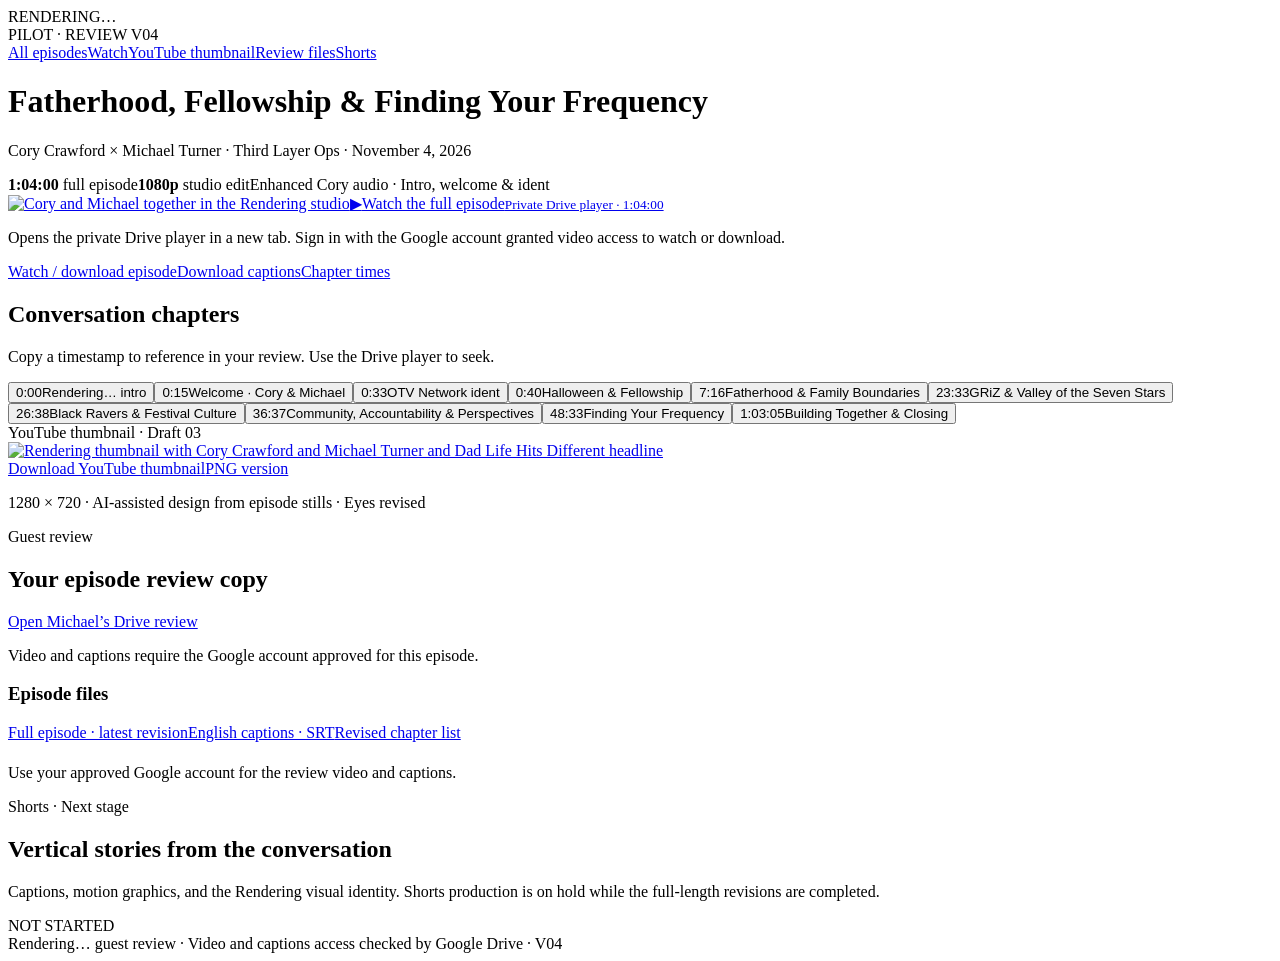
==== episodes/pilot-michael-turner/index.html @ a8ef6e87 "Add pilot guest review with restricted video and caption links" ====
<!doctype html><html lang="en"><head><meta charset="utf-8"><meta name="robots" content="noindex,nofollow"><meta name="viewport" content="width=device-width,initial-scale=1"><title>Rendering… · Pilot Episode Dashboard</title><link rel="stylesheet" href="../../assets/style.css"></head><body><main><header><div class="topline"><div class="brand">RENDERING…</div><div class="badge">PILOT · REVIEW V04</div></div><nav aria-label="Episode sections"><a href="../../index.html">All episodes</a><a href="#watch">Watch</a><a href="#thumbnail">YouTube thumbnail</a><a href="#files">Review files</a><a href="#shorts">Shorts</a></nav><h1>Fatherhood, Fellowship &amp; Finding Your Frequency</h1><p>Cory Crawford × Michael Turner · Third Layer Ops · November 4, 2026</p><div class="meta"><span><strong>1:04:00</strong> full episode</span><span><strong>1080p</strong> studio edit</span><span>Enhanced Cory audio · Intro, welcome & ident</span></div></header>
<section id="watch" aria-label="Watch the episode"><div class="video-wrap"><a class="video-launch" href="https://drive.google.com/file/d/1y5Y9A15PogLP5_isJTW3E-k_5SCTuDr1/view?usp=drivesdk" target="_blank" rel="noopener" aria-label="Watch the full episode in the private Drive player"><img src="../../assets/pilot-poster.jpg" alt="Cory and Michael together in the Rendering studio"><span class="watch-label"><span class="play-icon" aria-hidden="true">▶</span><span>Watch the full episode<small>Private Drive player · 1:04:00</small></span></span></a></div><p class="small">Opens the private Drive player in a new tab. Sign in with the Google account granted video access to watch or download.</p><div class="actions"><a class="button primary" href="https://drive.google.com/file/d/1y5Y9A15PogLP5_isJTW3E-k_5SCTuDr1/view?usp=drivesdk" download>Watch / download episode</a><a class="button" href="https://drive.google.com/file/d/1OnrMRfTenwppdl2ZTRVAe_KIzTCMK-QW/view?usp=drivesdk" target="_blank" rel="noopener">Download captions</a><a class="button" href="../../assets/pilot-chapters.txt" download>Chapter times</a></div><h2>Conversation chapters</h2><p class="small">Copy a timestamp to reference in your review. Use the Drive player to seek.</p><p id="chapter-note" class="chapter-note" aria-live="polite"></p><div class="chapters"><button class="chapter" data-time="0"><span>0:00</span>Rendering… intro</button><button class="chapter" data-time="15"><span>0:15</span>Welcome · Cory &amp; Michael</button><button class="chapter" data-time="33.5"><span>0:33</span>OTV Network ident</button><button class="chapter" data-time="40.5"><span>0:40</span>Halloween &amp; Fellowship</button><button class="chapter" data-time="436.5"><span>7:16</span>Fatherhood &amp; Family Boundaries</button><button class="chapter" data-time="1413.5"><span>23:33</span>GRiZ &amp; Valley of the Seven Stars</button><button class="chapter" data-time="1598.5"><span>26:38</span>Black Ravers &amp; Festival Culture</button><button class="chapter" data-time="2197.5"><span>36:37</span>Community, Accountability &amp; Perspectives</button><button class="chapter" data-time="2913.5"><span>48:33</span>Finding Your Frequency</button><button class="chapter" data-time="3785.5"><span>1:03:05</span>Building Together &amp; Closing</button></div></section>
<section id="thumbnail" class="grid"><div class="card"><div class="eyebrow">YouTube thumbnail · Draft 03</div><a href="../../assets/pilot-thumbnail.jpg"><img src="../../assets/pilot-thumbnail.jpg" alt="Rendering thumbnail with Cory Crawford and Michael Turner and Dad Life Hits Different headline"></a><div class="actions"><a class="button primary" href="../../assets/pilot-thumbnail.jpg" download>Download YouTube thumbnail</a><a class="button" href="../../assets/pilot-thumbnail.png" download>PNG version</a></div><p class="small">1280 × 720 · AI-assisted design from episode stills · Eyes revised</p></div><div id="files" class="card"><div class="eyebrow">Guest review</div><h2>Your episode review copy</h2><a class="button primary" href="https://drive.google.com/file/d/1y5Y9A15PogLP5_isJTW3E-k_5SCTuDr1/view?usp=drivesdk" target="_blank" rel="noopener">Open Michael’s Drive review</a><p class="small">Video and captions require the Google account approved for this episode.</p><h3>Episode files</h3><div class="file-list"><a href="https://drive.google.com/file/d/1y5Y9A15PogLP5_isJTW3E-k_5SCTuDr1/view?usp=drivesdk" download>Full episode · latest revision</a><a href="https://drive.google.com/file/d/1OnrMRfTenwppdl2ZTRVAe_KIzTCMK-QW/view?usp=drivesdk" target="_blank" rel="noopener">English captions · SRT</a><a href="../../assets/pilot-chapters.txt">Revised chapter list</a></div><p class="small" style="margin-top:22px">Use your approved Google account for the review video and captions.</p></div></section>
<section id="shorts" class="card next"><div><div class="eyebrow">Shorts · Next stage</div><h2>Vertical stories from the conversation</h2><p>Captions, motion graphics, and the Rendering visual identity. Shorts production is on hold while the full-length revisions are completed.</p></div><div class="badge">NOT STARTED</div></section><footer>Rendering… guest review · Video and captions access checked by Google Drive · V04</footer></main><script src="../../assets/review.js"></script></body></html>
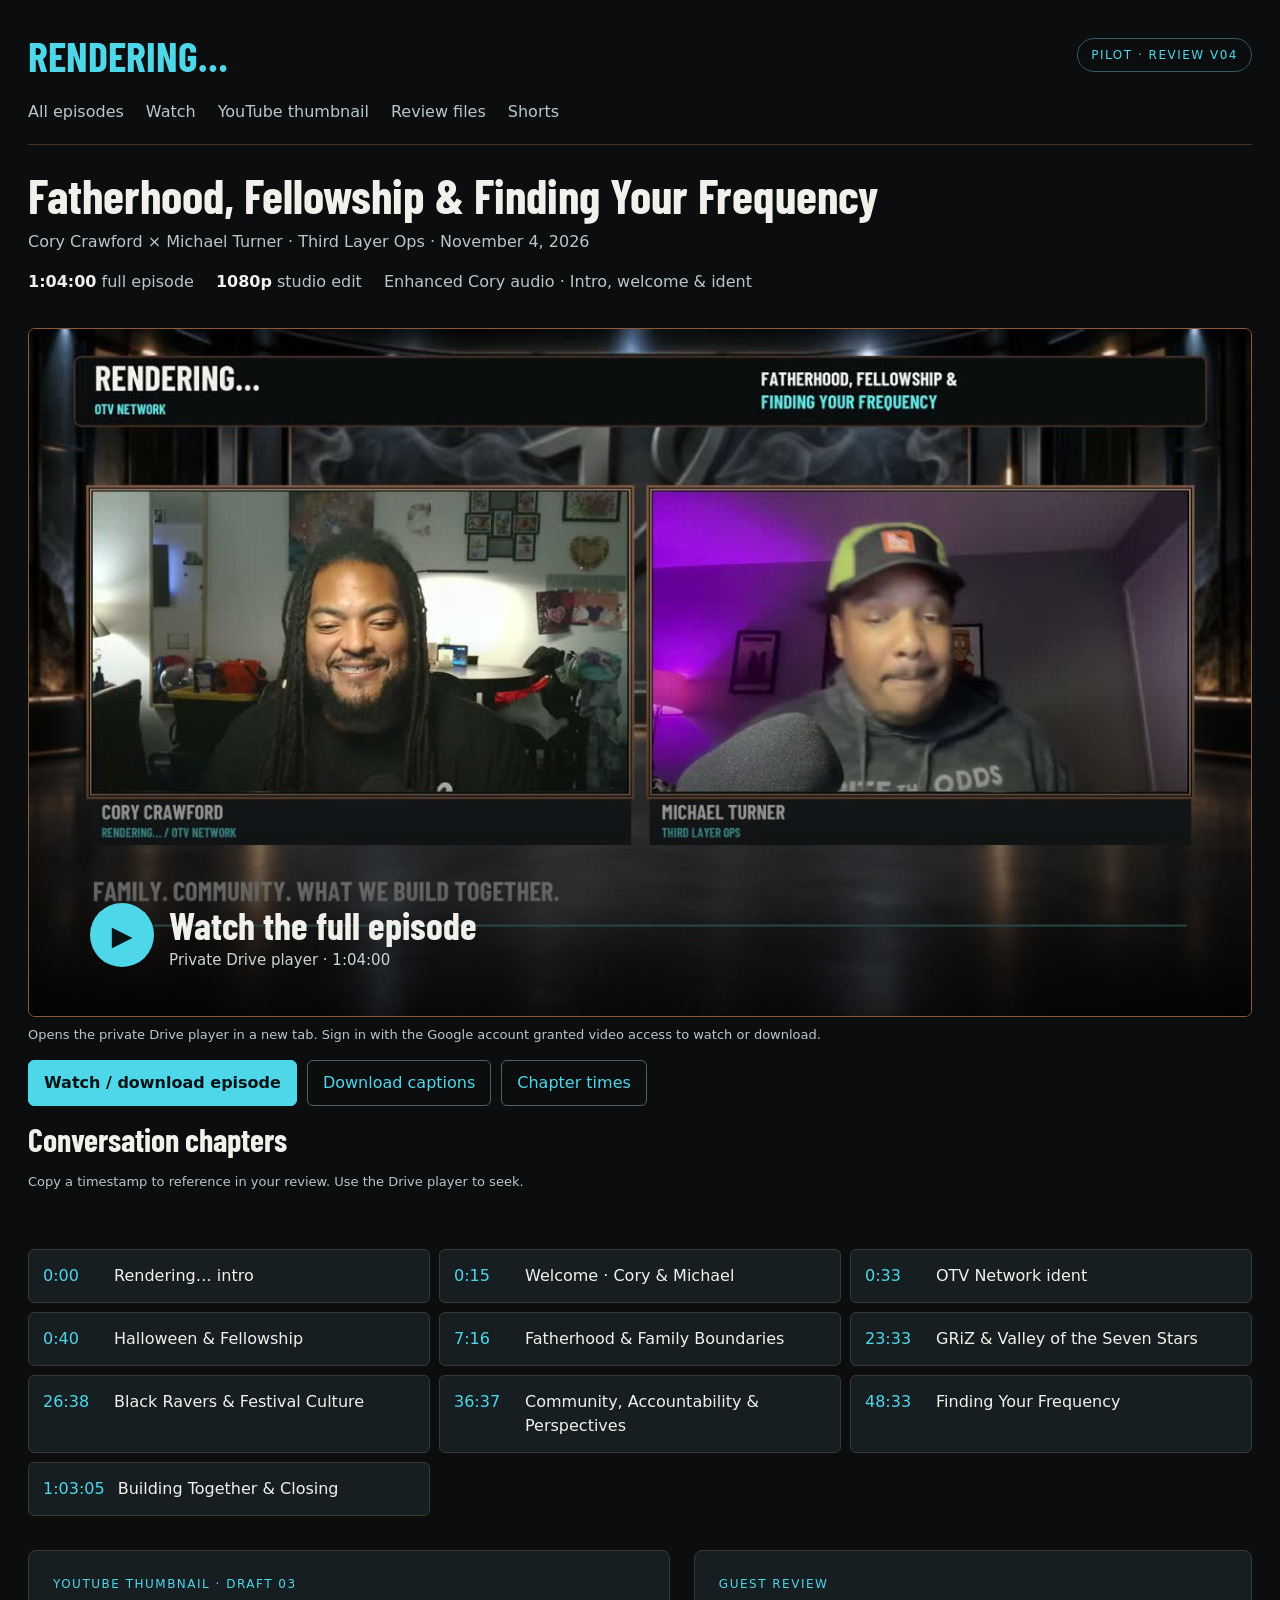
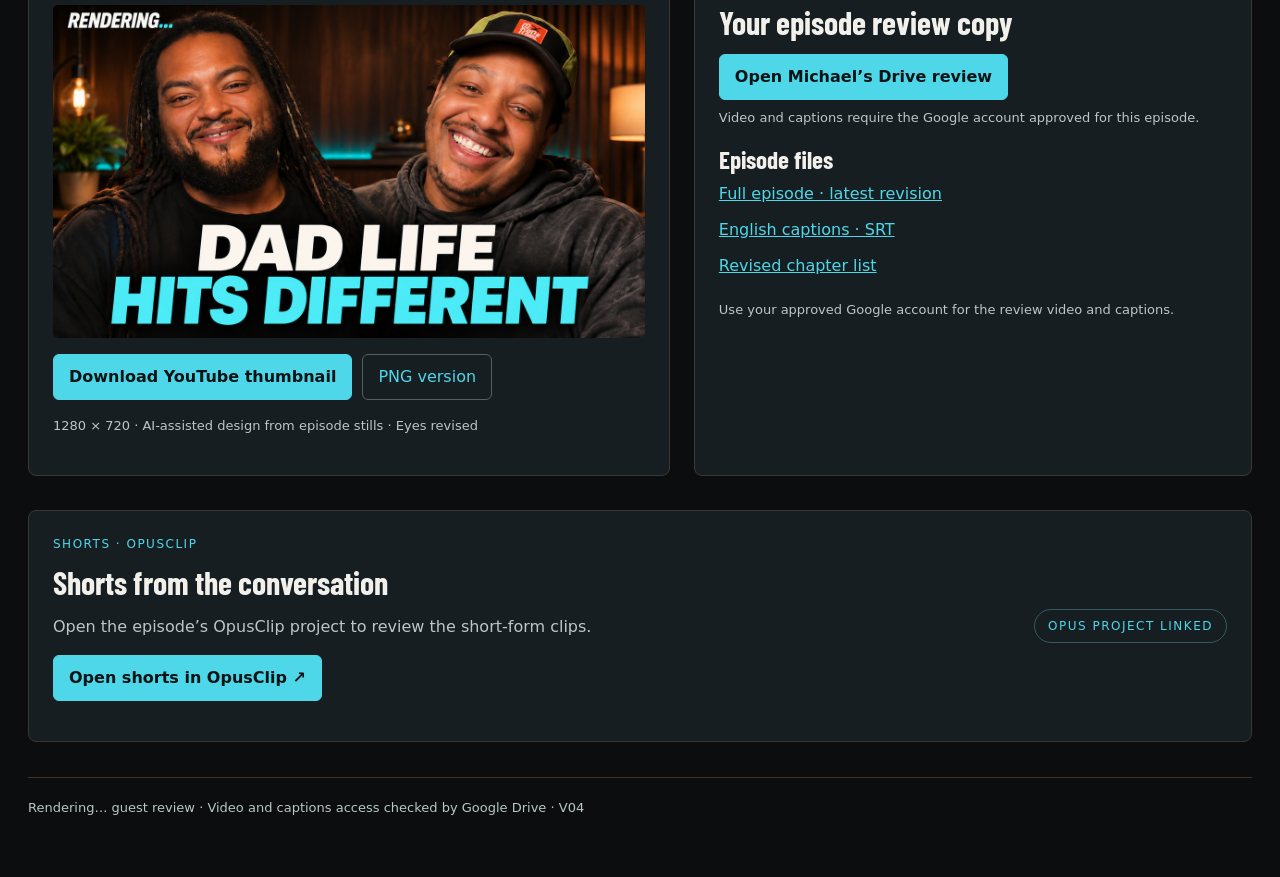
==== commit 9dcbcb88: "Link Michael pilot Opus shorts from the episode dashboard Updated the shorts section to link to the " ====
--- a/episodes/pilot-michael-turner/index.html
+++ b/episodes/pilot-michael-turner/index.html
@@ -1,4 +1,4 @@
 <!doctype html><html lang="en"><head><meta charset="utf-8"><meta name="robots" content="noindex,nofollow"><meta name="viewport" content="width=device-width,initial-scale=1"><title>Rendering… · Pilot Episode Dashboard</title><link rel="stylesheet" href="../../assets/style.css"></head><body><main><header><div class="topline"><div class="brand">RENDERING…</div><div class="badge">PILOT · REVIEW V04</div></div><nav aria-label="Episode sections"><a href="../../index.html">All episodes</a><a href="#watch">Watch</a><a href="#thumbnail">YouTube thumbnail</a><a href="#files">Review files</a><a href="#shorts">Shorts</a></nav><h1>Fatherhood, Fellowship &amp; Finding Your Frequency</h1><p>Cory Crawford × Michael Turner · Third Layer Ops · November 4, 2026</p><div class="meta"><span><strong>1:04:00</strong> full episode</span><span><strong>1080p</strong> studio edit</span><span>Enhanced Cory audio · Intro, welcome & ident</span></div></header>
 <section id="watch" aria-label="Watch the episode"><div class="video-wrap"><a class="video-launch" href="https://drive.google.com/file/d/1y5Y9A15PogLP5_isJTW3E-k_5SCTuDr1/view?usp=drivesdk" target="_blank" rel="noopener" aria-label="Watch the full episode in the private Drive player"><img src="../../assets/pilot-poster.jpg" alt="Cory and Michael together in the Rendering studio"><span class="watch-label"><span class="play-icon" aria-hidden="true">▶</span><span>Watch the full episode<small>Private Drive player · 1:04:00</small></span></span></a></div><p class="small">Opens the private Drive player in a new tab. Sign in with the Google account granted video access to watch or download.</p><div class="actions"><a class="button primary" href="https://drive.google.com/file/d/1y5Y9A15PogLP5_isJTW3E-k_5SCTuDr1/view?usp=drivesdk" download>Watch / download episode</a><a class="button" href="https://drive.google.com/file/d/1OnrMRfTenwppdl2ZTRVAe_KIzTCMK-QW/view?usp=drivesdk" target="_blank" rel="noopener">Download captions</a><a class="button" href="../../assets/pilot-chapters.txt" download>Chapter times</a></div><h2>Conversation chapters</h2><p class="small">Copy a timestamp to reference in your review. Use the Drive player to seek.</p><p id="chapter-note" class="chapter-note" aria-live="polite"></p><div class="chapters"><button class="chapter" data-time="0"><span>0:00</span>Rendering… intro</button><button class="chapter" data-time="15"><span>0:15</span>Welcome · Cory &amp; Michael</button><button class="chapter" data-time="33.5"><span>0:33</span>OTV Network ident</button><button class="chapter" data-time="40.5"><span>0:40</span>Halloween &amp; Fellowship</button><button class="chapter" data-time="436.5"><span>7:16</span>Fatherhood &amp; Family Boundaries</button><button class="chapter" data-time="1413.5"><span>23:33</span>GRiZ &amp; Valley of the Seven Stars</button><button class="chapter" data-time="1598.5"><span>26:38</span>Black Ravers &amp; Festival Culture</button><button class="chapter" data-time="2197.5"><span>36:37</span>Community, Accountability &amp; Perspectives</button><button class="chapter" data-time="2913.5"><span>48:33</span>Finding Your Frequency</button><button class="chapter" data-time="3785.5"><span>1:03:05</span>Building Together &amp; Closing</button></div></section>
 <section id="thumbnail" class="grid"><div class="card"><div class="eyebrow">YouTube thumbnail · Draft 03</div><a href="../../assets/pilot-thumbnail.jpg"><img src="../../assets/pilot-thumbnail.jpg" alt="Rendering thumbnail with Cory Crawford and Michael Turner and Dad Life Hits Different headline"></a><div class="actions"><a class="button primary" href="../../assets/pilot-thumbnail.jpg" download>Download YouTube thumbnail</a><a class="button" href="../../assets/pilot-thumbnail.png" download>PNG version</a></div><p class="small">1280 × 720 · AI-assisted design from episode stills · Eyes revised</p></div><div id="files" class="card"><div class="eyebrow">Guest review</div><h2>Your episode review copy</h2><a class="button primary" href="https://drive.google.com/file/d/1y5Y9A15PogLP5_isJTW3E-k_5SCTuDr1/view?usp=drivesdk" target="_blank" rel="noopener">Open Michael’s Drive review</a><p class="small">Video and captions require the Google account approved for this episode.</p><h3>Episode files</h3><div class="file-list"><a href="https://drive.google.com/file/d/1y5Y9A15PogLP5_isJTW3E-k_5SCTuDr1/view?usp=drivesdk" download>Full episode · latest revision</a><a href="https://drive.google.com/file/d/1OnrMRfTenwppdl2ZTRVAe_KIzTCMK-QW/view?usp=drivesdk" target="_blank" rel="noopener">English captions · SRT</a><a href="../../assets/pilot-chapters.txt">Revised chapter list</a></div><p class="small" style="margin-top:22px">Use your approved Google account for the review video and captions.</p></div></section>
-<section id="shorts" class="card next"><div><div class="eyebrow">Shorts · Next stage</div><h2>Vertical stories from the conversation</h2><p>Captions, motion graphics, and the Rendering visual identity. Shorts production is on hold while the full-length revisions are completed.</p></div><div class="badge">NOT STARTED</div></section><footer>Rendering… guest review · Video and captions access checked by Google Drive · V04</footer></main><script src="../../assets/review.js"></script></body></html>
+<section id="shorts" class="card next"><div><div class="eyebrow">Shorts · OpusClip</div><h2>Shorts from the conversation</h2><p>Open the episode’s OpusClip project to review the short-form clips.</p><div class="actions"><a class="button primary" href="https://clip.opus.pro/clip/P3110506h0x4" target="_blank" rel="noopener noreferrer">Open shorts in OpusClip ↗</a></div></div><div class="badge">OPUS PROJECT LINKED</div></section><footer>Rendering… guest review · Video and captions access checked by Google Drive · V04</footer></main><script src="../../assets/review.js"></script></body></html>
--- a/assets/style.css
+++ b/assets/style.css
@@ -0,0 +1,6 @@
+
+@font-face{font-family:Barlow;src:url(BarlowCondensed-Bold.ttf)}:root{--teal:#4ED7E8;--ink:#0B0D0F;--panel:#171E22;--wood:#8A5A3B;--text:#F2F0EB;--muted:#BAC6C8}*{box-sizing:border-box}html{scroll-behavior:smooth}body{margin:0;background:var(--ink);color:var(--text);font:16px/1.5 system-ui,sans-serif}main{max-width:1380px;margin:auto;padding:30px 28px 60px}.brand{font:42px Barlow;color:var(--teal)}.topline{display:flex;justify-content:space-between;align-items:center;gap:20px}.badge{font-size:12px;letter-spacing:1.5px;color:var(--teal);border:1px solid #355A60;border-radius:24px;padding:7px 13px}nav{display:flex;gap:22px;margin:20px 0 0;padding-bottom:20px;border-bottom:1px solid #4A2F23}nav a{color:var(--muted);text-decoration:none}h1{font:48px/1.05 Barlow;margin:25px 0 10px;max-width:850px}h2{font:32px/1.1 Barlow;margin:0 0 14px}h3{font:25px Barlow;margin:12px 0 8px}p{color:var(--muted);margin:8px 0 16px}section{scroll-margin-top:20px;margin-top:34px}.meta{display:flex;gap:22px;flex-wrap:wrap;color:var(--muted);margin:12px 0 23px}.meta strong{color:var(--text)}video{display:block;width:100%;background:#171E22;border:1px solid var(--wood);border-radius:7px;aspect-ratio:16/9}.actions{display:flex;flex-wrap:wrap;gap:10px;margin:16px 0}.button{display:inline-block;border:1px solid #536064;color:var(--teal);padding:10px 15px;border-radius:6px;text-decoration:none}.primary{background:var(--teal);color:#071315;font-weight:650;border-color:var(--teal)}.chapters{display:grid;grid-template-columns:repeat(3,1fr);gap:9px}.chapter{display:flex;align-items:start;gap:13px;border:1px solid #3A3832;background:var(--panel);color:var(--text);border-radius:6px;text-align:left;cursor:pointer;padding:14px;font:inherit}.chapter span{color:var(--teal);min-width:58px;font-variant-numeric:tabular-nums}.grid{display:grid;grid-template-columns:1.15fr 1fr;gap:24px}.card{background:var(--panel);padding:24px;border:1px solid #3A3832;border-radius:8px}.card img{display:block;width:100%;border-radius:5px}.small{font-size:13px}.eyebrow{color:var(--teal);font-size:12px;letter-spacing:1.5px;text-transform:uppercase;margin-bottom:12px}.file-list{display:grid;gap:12px}.file-list a{color:var(--teal)}.next{display:flex;gap:30px;justify-content:space-between;align-items:center}.next p{margin-bottom:0;max-width:750px}footer{margin-top:35px;padding-top:20px;border-top:1px solid #4A2F23;color:var(--muted);font-size:13px}@media(max-width:850px){main{padding:22px 16px}.chapters{grid-template-columns:1fr 1fr}.grid{grid-template-columns:1fr}h1{font-size:39px}.next{display:block}}@media(max-width:520px){.chapters{grid-template-columns:1fr}.topline{align-items:start}.brand{font-size:34px}.badge{font-size:10px}nav{gap:17px;font-size:14px}.card{padding:18px}}
+
+.video-wrap{aspect-ratio:16/9;border:1px solid #8A5A3B;border-radius:7px;overflow:hidden;background:#171E22}.video-wrap iframe{border:0;width:100%;height:100%;display:block}.chapter-note{color:#4ED7E8;min-height:24px;margin:8px 0 18px}.library-card{display:block;text-decoration:none;color:inherit}.library-card img{aspect-ratio:16/9;object-fit:cover}.library-card:hover{border-color:#4ED7E8}.library-grid{display:grid;grid-template-columns:minmax(0,800px) minmax(240px,1fr);gap:24px;margin-top:30px}.library-card h2{margin-top:20px}.status{display:inline-block;font-size:12px;letter-spacing:1px;text-transform:uppercase;color:#4ED7E8}.small-link{color:#4ED7E8}.notice{padding:14px 18px;border-left:3px solid #4ED7E8;background:#171E22;margin:15px 0;color:#BAC6C8}@media(max-width:850px){.library-grid{grid-template-columns:1fr}}
+
+.video-launch{display:block;position:relative;color:#F2F0EB;text-decoration:none}.video-launch img{display:block;width:100%;aspect-ratio:16/9;object-fit:cover}.video-launch:after{content:"";position:absolute;inset:45% 0 0;background:linear-gradient(transparent,rgba(0,0,0,.88))}.watch-label{position:absolute;bottom:7%;left:5%;z-index:1;display:flex;align-items:center;gap:15px;font:38px Barlow}.play-icon{background:#4ED7E8;color:#071315;border-radius:50%;display:grid;place-items:center;width:64px;height:64px;font:27px system-ui}.watch-label small{display:block;color:#CAD5D6;font:15px system-ui;margin-top:3px}@media(max-width:520px){.watch-label{font-size:27px}.play-icon{width:45px;height:45px;font-size:20px}}
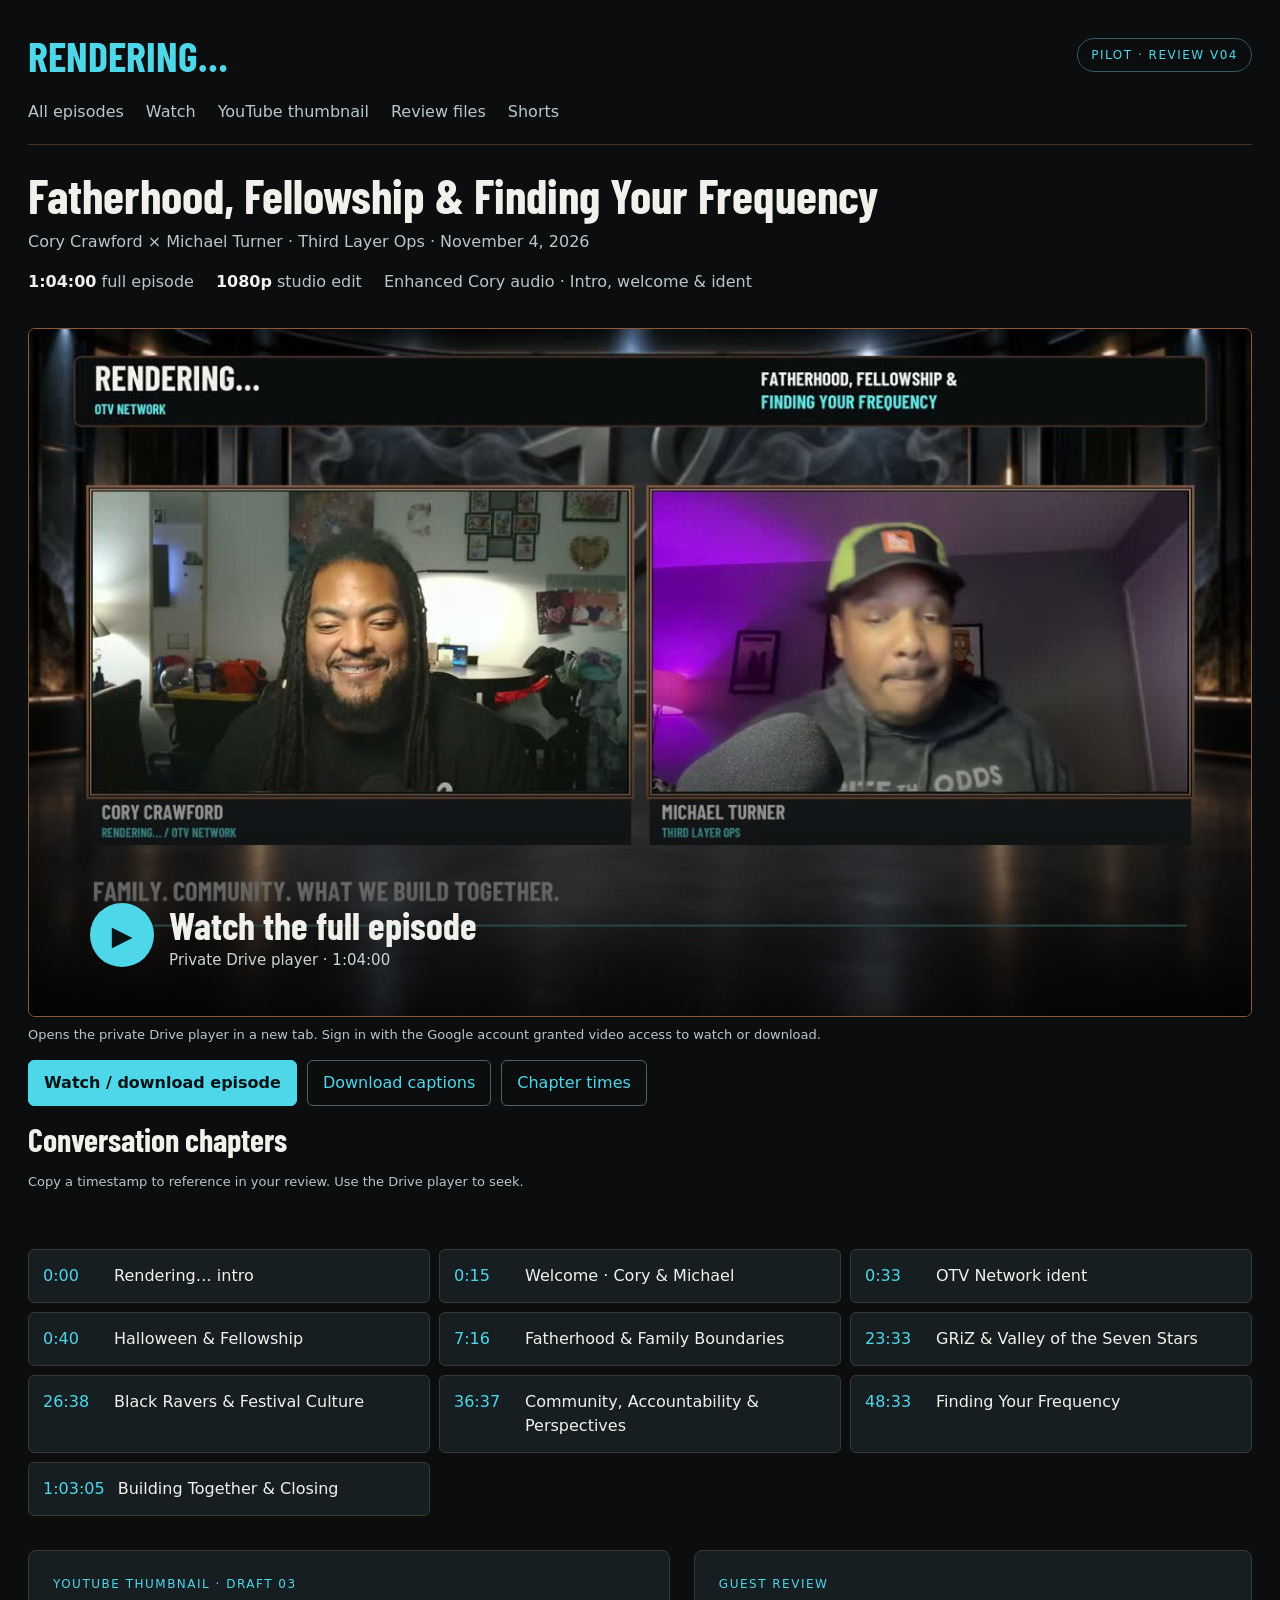
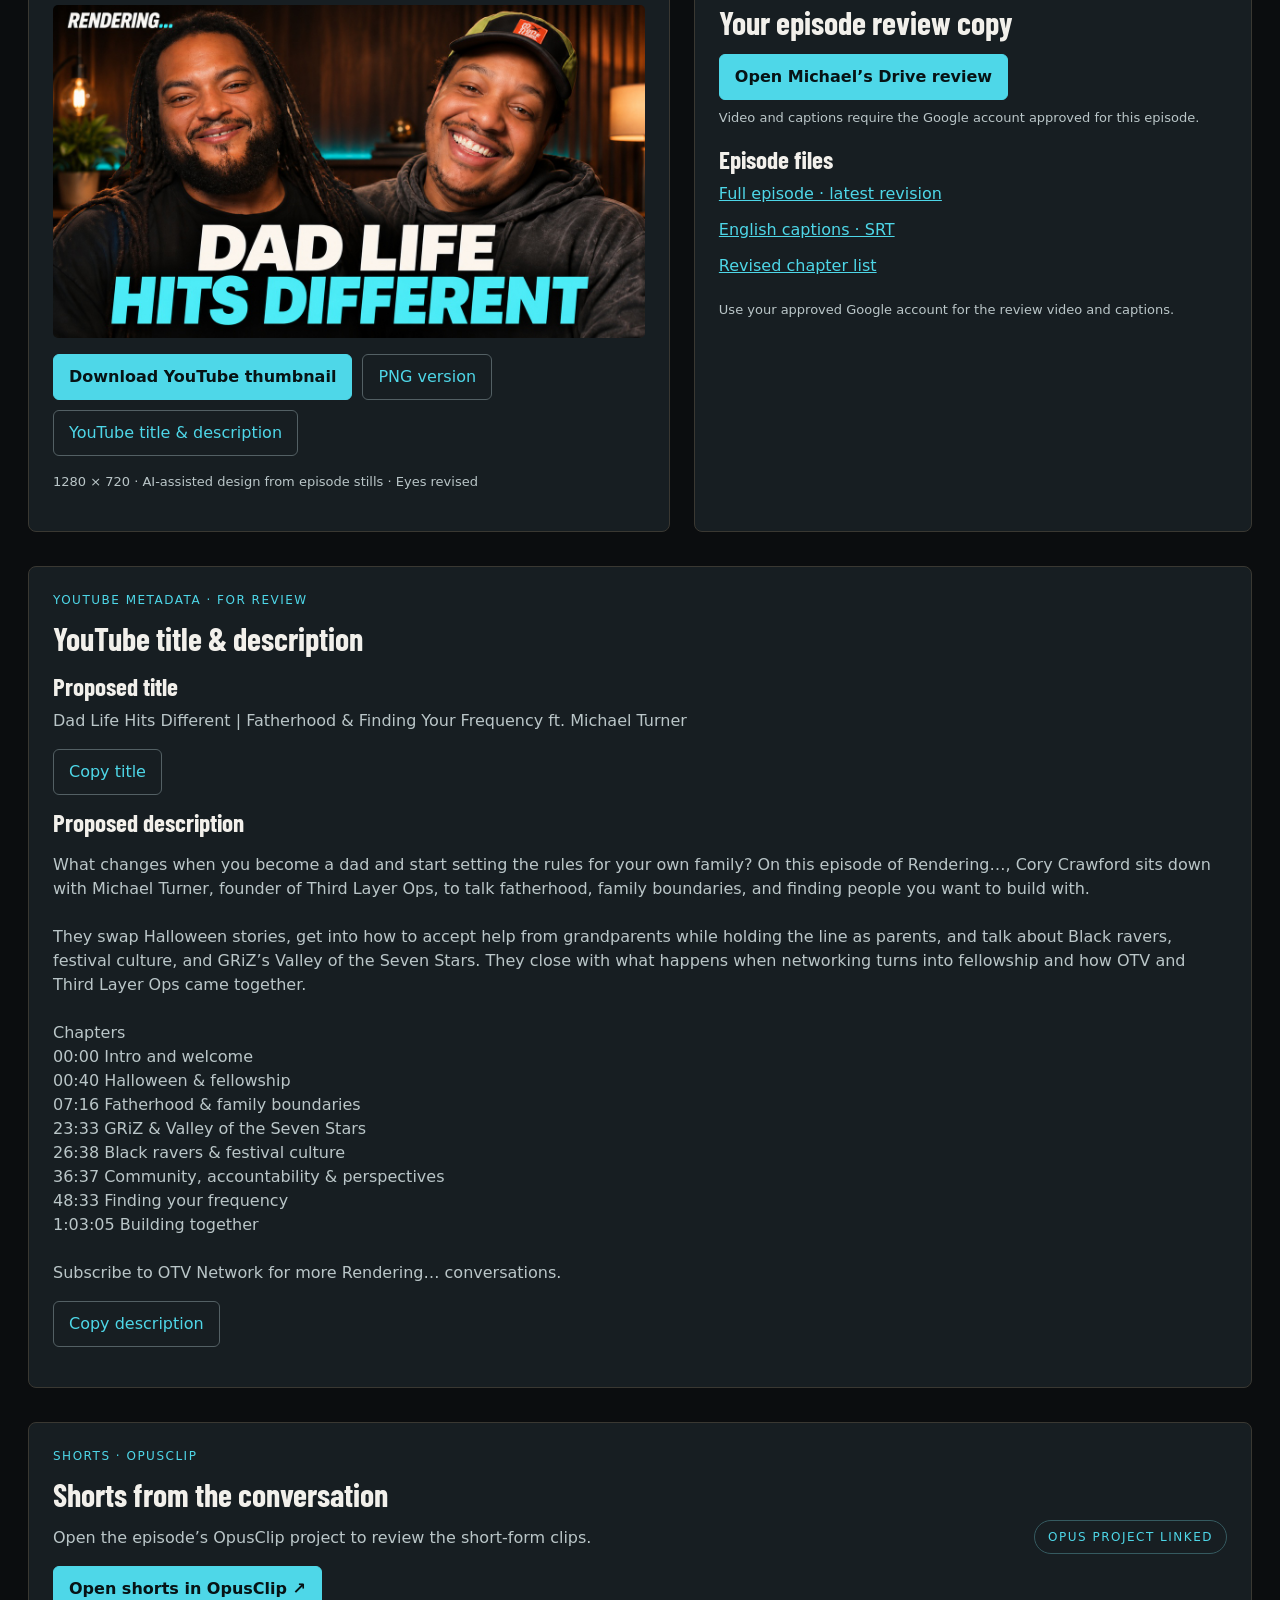
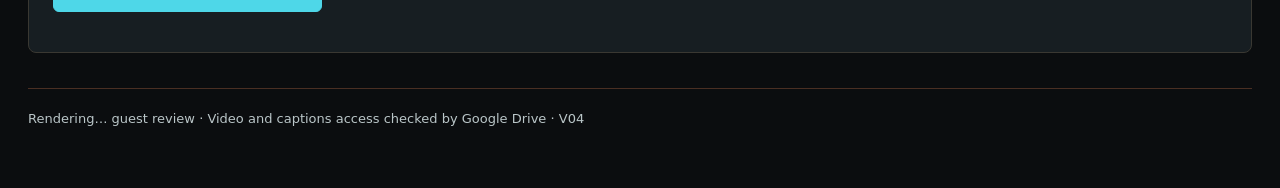
==== commit 8c6c95fd: "Add proposed YouTube copy for the Michael Turner pilot Added YouTube metadata section with title and" ====
--- a/episodes/pilot-michael-turner/index.html
+++ b/episodes/pilot-michael-turner/index.html
@@ -1,4 +1,49 @@
 <!doctype html><html lang="en"><head><meta charset="utf-8"><meta name="robots" content="noindex,nofollow"><meta name="viewport" content="width=device-width,initial-scale=1"><title>Rendering… · Pilot Episode Dashboard</title><link rel="stylesheet" href="../../assets/style.css"></head><body><main><header><div class="topline"><div class="brand">RENDERING…</div><div class="badge">PILOT · REVIEW V04</div></div><nav aria-label="Episode sections"><a href="../../index.html">All episodes</a><a href="#watch">Watch</a><a href="#thumbnail">YouTube thumbnail</a><a href="#files">Review files</a><a href="#shorts">Shorts</a></nav><h1>Fatherhood, Fellowship &amp; Finding Your Frequency</h1><p>Cory Crawford × Michael Turner · Third Layer Ops · November 4, 2026</p><div class="meta"><span><strong>1:04:00</strong> full episode</span><span><strong>1080p</strong> studio edit</span><span>Enhanced Cory audio · Intro, welcome & ident</span></div></header>
 <section id="watch" aria-label="Watch the episode"><div class="video-wrap"><a class="video-launch" href="https://drive.google.com/file/d/1y5Y9A15PogLP5_isJTW3E-k_5SCTuDr1/view?usp=drivesdk" target="_blank" rel="noopener" aria-label="Watch the full episode in the private Drive player"><img src="../../assets/pilot-poster.jpg" alt="Cory and Michael together in the Rendering studio"><span class="watch-label"><span class="play-icon" aria-hidden="true">▶</span><span>Watch the full episode<small>Private Drive player · 1:04:00</small></span></span></a></div><p class="small">Opens the private Drive player in a new tab. Sign in with the Google account granted video access to watch or download.</p><div class="actions"><a class="button primary" href="https://drive.google.com/file/d/1y5Y9A15PogLP5_isJTW3E-k_5SCTuDr1/view?usp=drivesdk" download>Watch / download episode</a><a class="button" href="https://drive.google.com/file/d/1OnrMRfTenwppdl2ZTRVAe_KIzTCMK-QW/view?usp=drivesdk" target="_blank" rel="noopener">Download captions</a><a class="button" href="../../assets/pilot-chapters.txt" download>Chapter times</a></div><h2>Conversation chapters</h2><p class="small">Copy a timestamp to reference in your review. Use the Drive player to seek.</p><p id="chapter-note" class="chapter-note" aria-live="polite"></p><div class="chapters"><button class="chapter" data-time="0"><span>0:00</span>Rendering… intro</button><button class="chapter" data-time="15"><span>0:15</span>Welcome · Cory &amp; Michael</button><button class="chapter" data-time="33.5"><span>0:33</span>OTV Network ident</button><button class="chapter" data-time="40.5"><span>0:40</span>Halloween &amp; Fellowship</button><button class="chapter" data-time="436.5"><span>7:16</span>Fatherhood &amp; Family Boundaries</button><button class="chapter" data-time="1413.5"><span>23:33</span>GRiZ &amp; Valley of the Seven Stars</button><button class="chapter" data-time="1598.5"><span>26:38</span>Black Ravers &amp; Festival Culture</button><button class="chapter" data-time="2197.5"><span>36:37</span>Community, Accountability &amp; Perspectives</button><button class="chapter" data-time="2913.5"><span>48:33</span>Finding Your Frequency</button><button class="chapter" data-time="3785.5"><span>1:03:05</span>Building Together &amp; Closing</button></div></section>
-<section id="thumbnail" class="grid"><div class="card"><div class="eyebrow">YouTube thumbnail · Draft 03</div><a href="../../assets/pilot-thumbnail.jpg"><img src="../../assets/pilot-thumbnail.jpg" alt="Rendering thumbnail with Cory Crawford and Michael Turner and Dad Life Hits Different headline"></a><div class="actions"><a class="button primary" href="../../assets/pilot-thumbnail.jpg" download>Download YouTube thumbnail</a><a class="button" href="../../assets/pilot-thumbnail.png" download>PNG version</a></div><p class="small">1280 × 720 · AI-assisted design from episode stills · Eyes revised</p></div><div id="files" class="card"><div class="eyebrow">Guest review</div><h2>Your episode review copy</h2><a class="button primary" href="https://drive.google.com/file/d/1y5Y9A15PogLP5_isJTW3E-k_5SCTuDr1/view?usp=drivesdk" target="_blank" rel="noopener">Open Michael’s Drive review</a><p class="small">Video and captions require the Google account approved for this episode.</p><h3>Episode files</h3><div class="file-list"><a href="https://drive.google.com/file/d/1y5Y9A15PogLP5_isJTW3E-k_5SCTuDr1/view?usp=drivesdk" download>Full episode · latest revision</a><a href="https://drive.google.com/file/d/1OnrMRfTenwppdl2ZTRVAe_KIzTCMK-QW/view?usp=drivesdk" target="_blank" rel="noopener">English captions · SRT</a><a href="../../assets/pilot-chapters.txt">Revised chapter list</a></div><p class="small" style="margin-top:22px">Use your approved Google account for the review video and captions.</p></div></section>
+<section id="thumbnail" class="grid"><div class="card"><div class="eyebrow">YouTube thumbnail · Draft 03</div><a href="../../assets/pilot-thumbnail.jpg"><img src="../../assets/pilot-thumbnail.jpg" alt="Rendering thumbnail with Cory Crawford and Michael Turner and Dad Life Hits Different headline"></a><div class="actions"><a class="button primary" href="../../assets/pilot-thumbnail.jpg" download>Download YouTube thumbnail</a><a class="button" href="../../assets/pilot-thumbnail.png" download>PNG version</a><a class="button" href="#youtube-copy">YouTube title &amp; description</a></div><p class="small">1280 × 720 · AI-assisted design from episode stills · Eyes revised</p></div><div id="files" class="card"><div class="eyebrow">Guest review</div><h2>Your episode review copy</h2><a class="button primary" href="https://drive.google.com/file/d/1y5Y9A15PogLP5_isJTW3E-k_5SCTuDr1/view?usp=drivesdk" target="_blank" rel="noopener">Open Michael’s Drive review</a><p class="small">Video and captions require the Google account approved for this episode.</p><h3>Episode files</h3><div class="file-list"><a href="https://drive.google.com/file/d/1y5Y9A15PogLP5_isJTW3E-k_5SCTuDr1/view?usp=drivesdk" download>Full episode · latest revision</a><a href="https://drive.google.com/file/d/1OnrMRfTenwppdl2ZTRVAe_KIzTCMK-QW/view?usp=drivesdk" target="_blank" rel="noopener">English captions · SRT</a><a href="../../assets/pilot-chapters.txt">Revised chapter list</a></div><p class="small" style="margin-top:22px">Use your approved Google account for the review video and captions.</p></div></section>
+<section id="youtube-copy" class="card" aria-labelledby="youtube-copy-heading">
+  <div class="eyebrow">YouTube metadata · For review</div>
+  <h2 id="youtube-copy-heading">YouTube title &amp; description</h2>
+  <h3>Proposed title</h3>
+  <p id="youtube-title">Dad Life Hits Different | Fatherhood &amp; Finding Your Frequency ft. Michael Turner</p>
+  <button type="button" class="button" data-copy-youtube="youtube-title" style="background:transparent;cursor:pointer;font:inherit">Copy title</button>
+  <h3>Proposed description</h3>
+  <pre id="youtube-description" style="white-space:pre-wrap;overflow-wrap:anywhere;font:inherit;color:var(--muted,#BAC6C8)">What changes when you become a dad and start setting the rules for your own family? On this episode of Rendering…, Cory Crawford sits down with Michael Turner, founder of Third Layer Ops, to talk fatherhood, family boundaries, and finding people you want to build with.
+
+They swap Halloween stories, get into how to accept help from grandparents while holding the line as parents, and talk about Black ravers, festival culture, and GRiZ’s Valley of the Seven Stars. They close with what happens when networking turns into fellowship and how OTV and Third Layer Ops came together.
+
+Chapters
+00:00 Intro and welcome
+00:40 Halloween &amp; fellowship
+07:16 Fatherhood &amp; family boundaries
+23:33 GRiZ &amp; Valley of the Seven Stars
+26:38 Black ravers &amp; festival culture
+36:37 Community, accountability &amp; perspectives
+48:33 Finding your frequency
+1:03:05 Building together
+
+Subscribe to OTV Network for more Rendering… conversations.</pre>
+  <button type="button" class="button" data-copy-youtube="youtube-description" style="background:transparent;cursor:pointer;font:inherit">Copy description</button>
+  <p id="youtube-copy-status" class="small" role="status"></p>
+</section>
+<script>
+  const youtubeCopy = document.getElementById('youtube-copy');
+  const youtubeCopyStatus = document.getElementById('youtube-copy-status');
+  youtubeCopy.querySelectorAll('[data-copy-youtube]').forEach(button => {
+    button.addEventListener('click', async () => {
+      const copy = document.getElementById(button.dataset.copyYoutube);
+      try {
+        await navigator.clipboard.writeText(copy.textContent);
+        youtubeCopyStatus.textContent = button.dataset.copyYoutube === 'youtube-title' ? 'Title copied.' : 'Description copied.';
+      } catch {
+        const selection = window.getSelection();
+        const range = document.createRange();
+        range.selectNodeContents(copy);
+        selection.removeAllRanges();
+        selection.addRange(range);
+        youtubeCopyStatus.textContent = 'Text selected. Press Command+C or Ctrl+C to copy.';
+      }
+    });
+  });
+</script>
 <section id="shorts" class="card next"><div><div class="eyebrow">Shorts · OpusClip</div><h2>Shorts from the conversation</h2><p>Open the episode’s OpusClip project to review the short-form clips.</p><div class="actions"><a class="button primary" href="https://clip.opus.pro/clip/P3110506h0x4" target="_blank" rel="noopener noreferrer">Open shorts in OpusClip ↗</a></div></div><div class="badge">OPUS PROJECT LINKED</div></section><footer>Rendering… guest review · Video and captions access checked by Google Drive · V04</footer></main><script src="../../assets/review.js"></script></body></html>
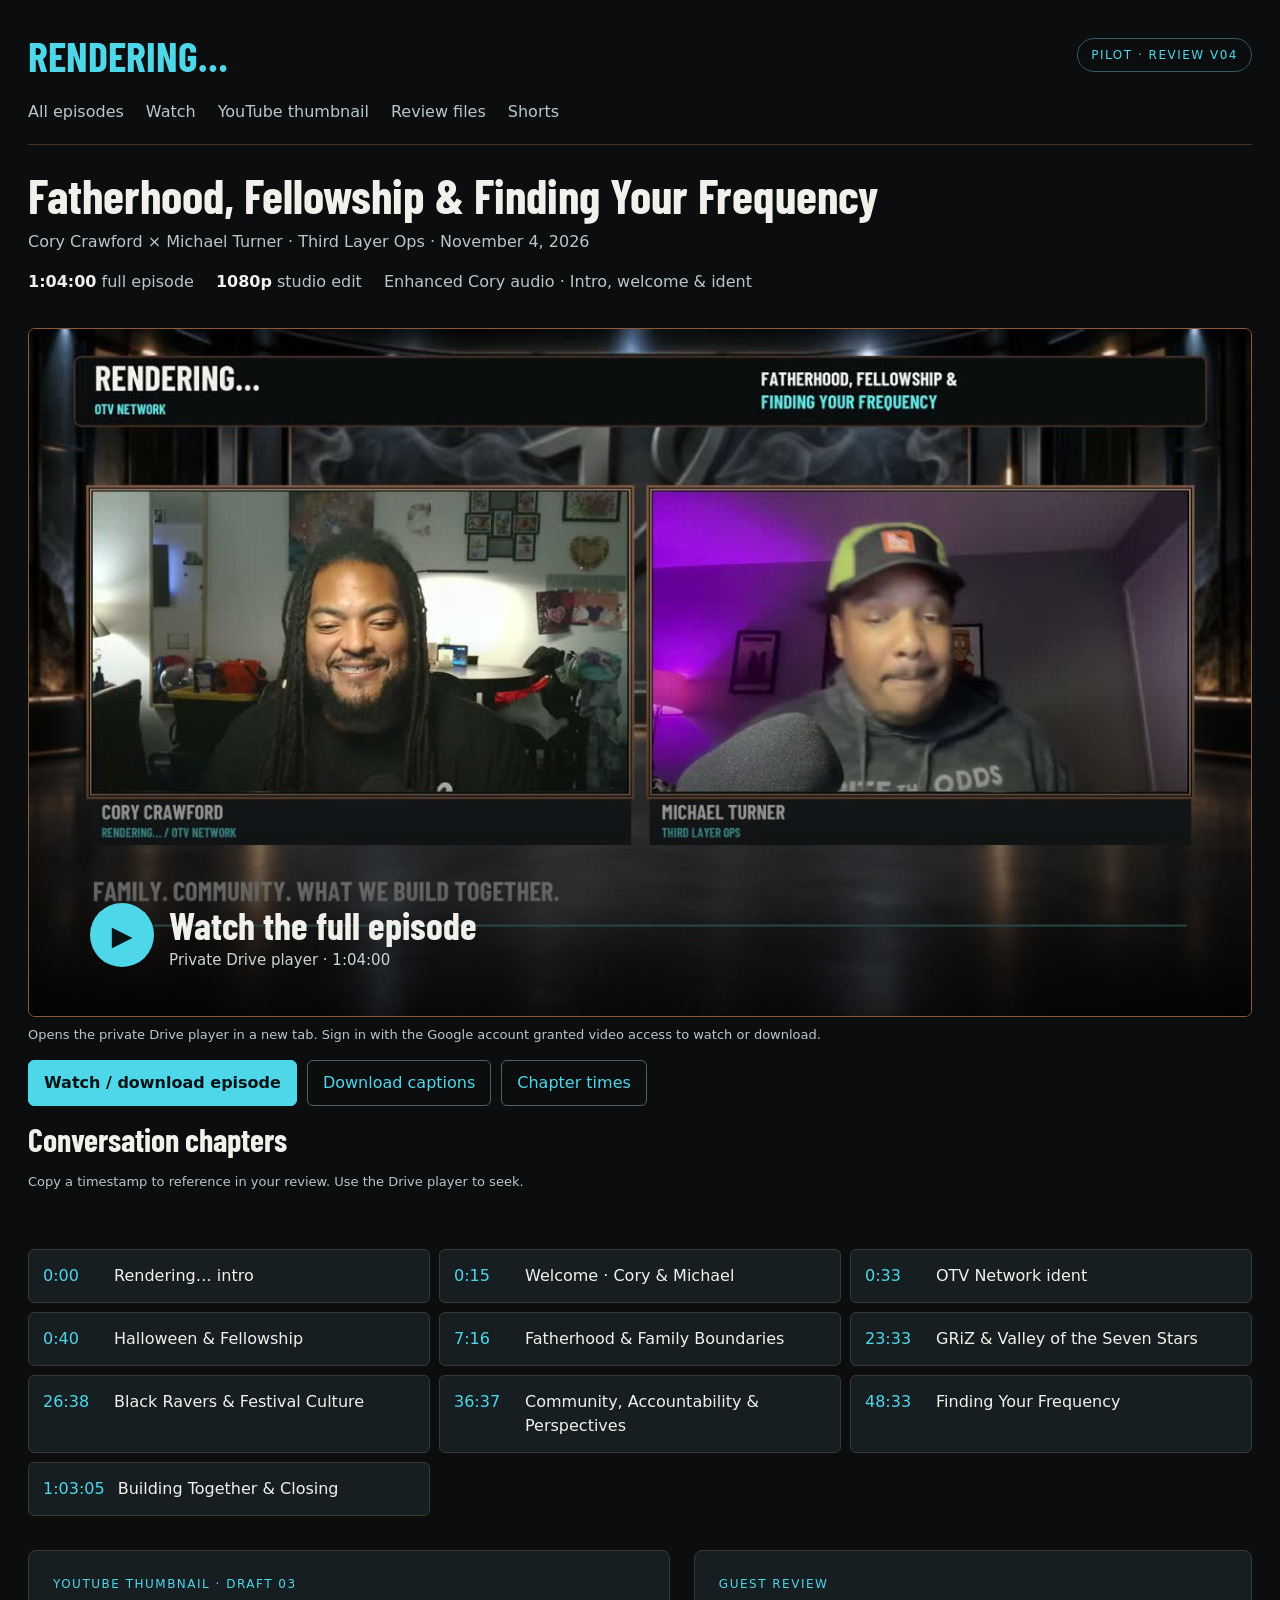
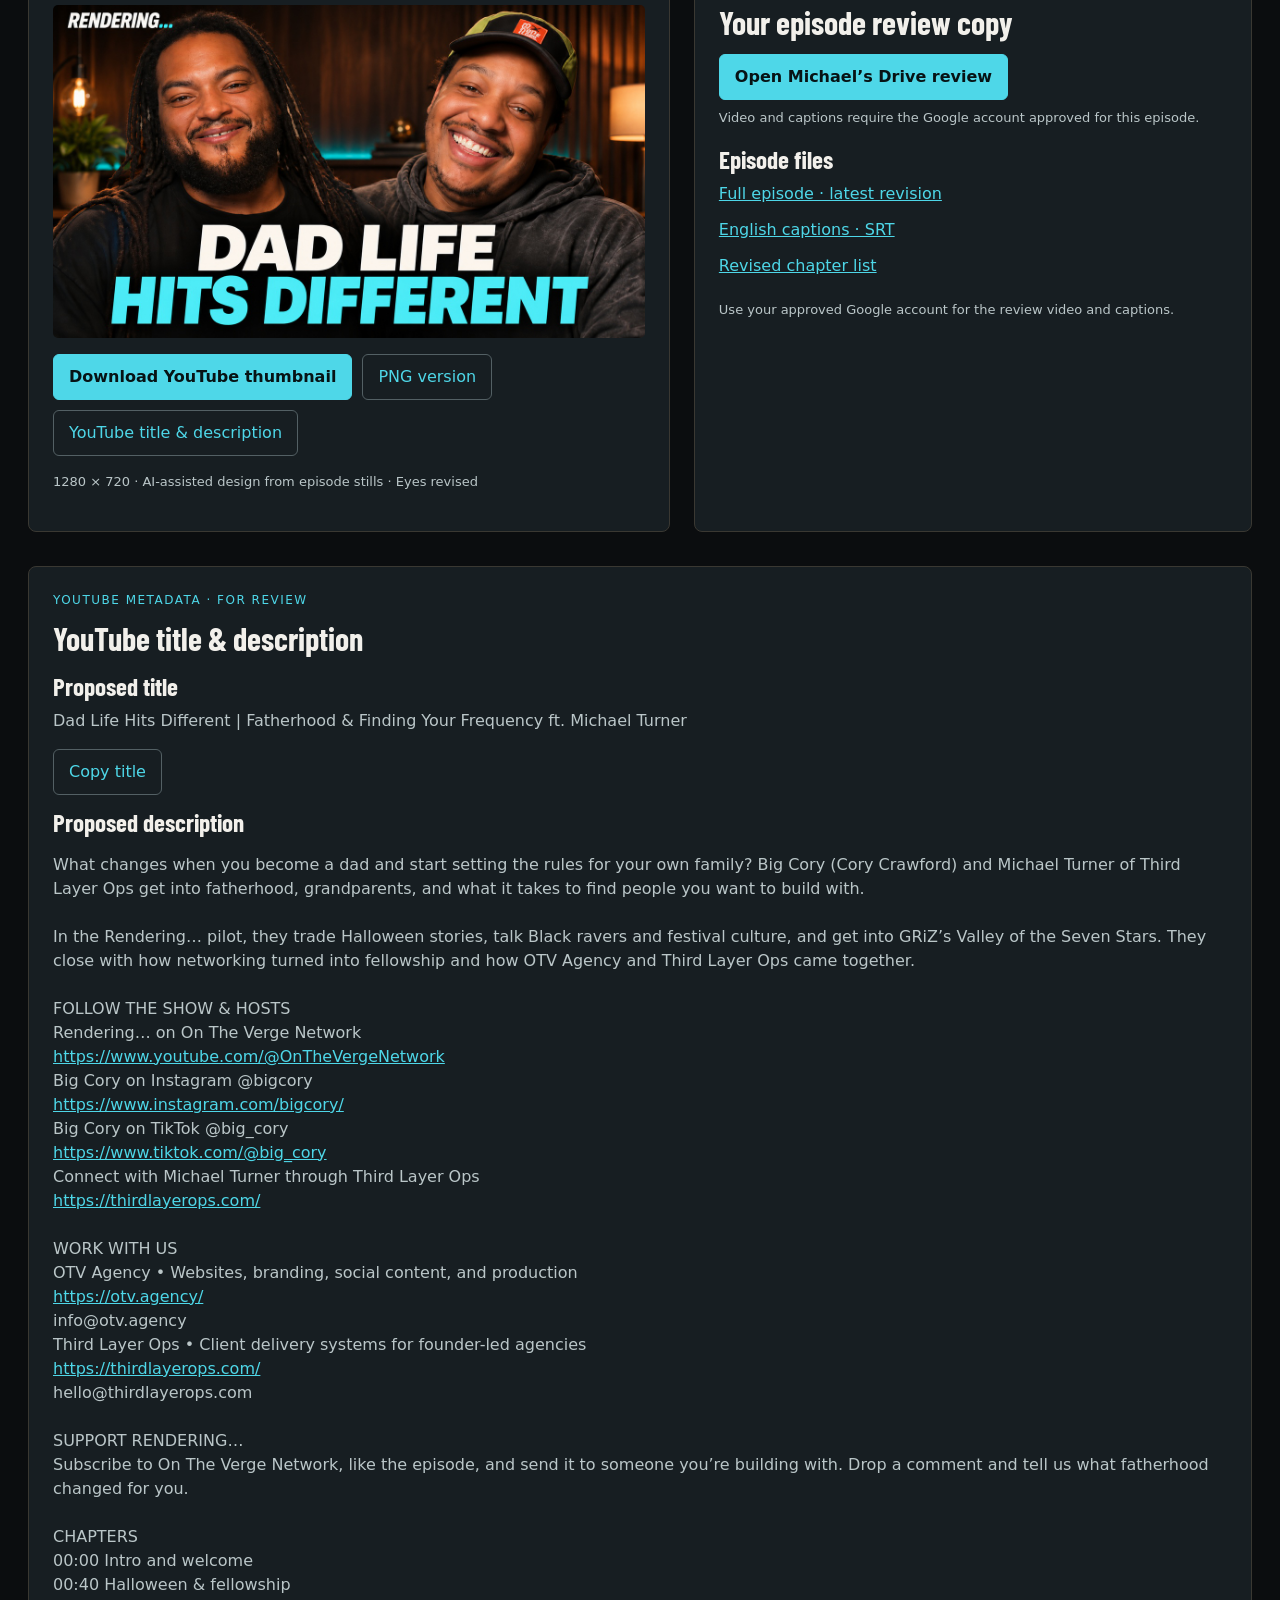
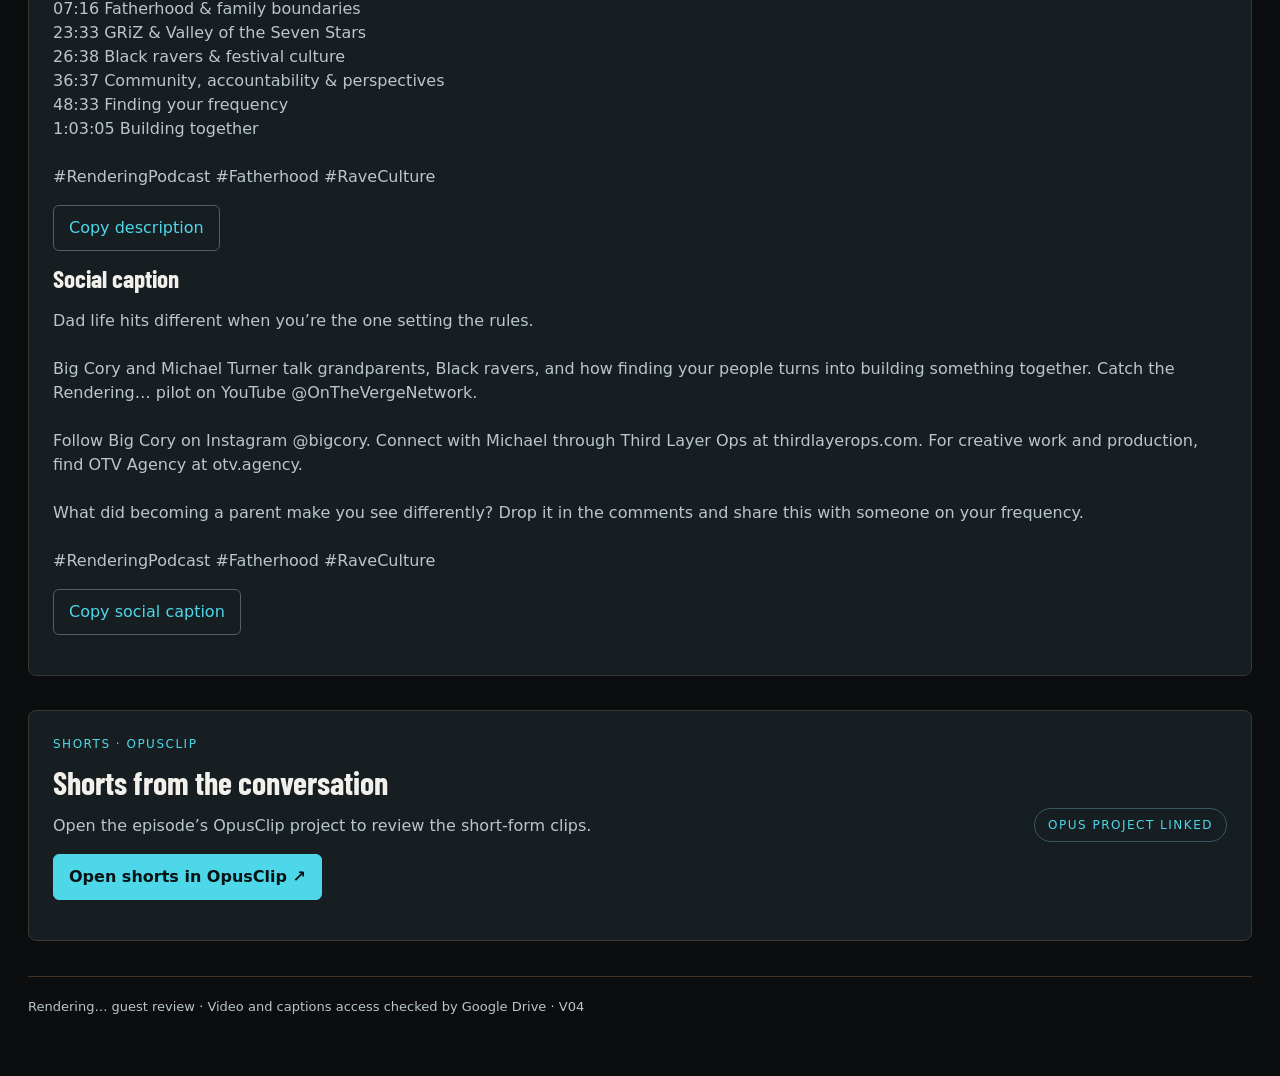
==== commit 069ec59d: "Add follow, contact and support copy for the Rendering pilot Updated YouTube title and description w" ====
--- a/episodes/pilot-michael-turner/index.html
+++ b/episodes/pilot-michael-turner/index.html
@@ -6,13 +6,34 @@
   <h2 id="youtube-copy-heading">YouTube title &amp; description</h2>
   <h3>Proposed title</h3>
   <p id="youtube-title">Dad Life Hits Different | Fatherhood &amp; Finding Your Frequency ft. Michael Turner</p>
-  <button type="button" class="button" data-copy-youtube="youtube-title" style="background:transparent;cursor:pointer;font:inherit">Copy title</button>
+  <button type="button" class="button" data-copy-youtube="youtube-title" data-copy-feedback="Title copied." style="background:transparent;cursor:pointer;font:inherit">Copy title</button>
   <h3>Proposed description</h3>
-  <pre id="youtube-description" style="white-space:pre-wrap;overflow-wrap:anywhere;font:inherit;color:var(--muted,#BAC6C8)">What changes when you become a dad and start setting the rules for your own family? On this episode of Rendering…, Cory Crawford sits down with Michael Turner, founder of Third Layer Ops, to talk fatherhood, family boundaries, and finding people you want to build with.
+  <pre id="youtube-description" style="white-space:pre-wrap;overflow-wrap:anywhere;font:inherit;color:var(--muted,#BAC6C8)">What changes when you become a dad and start setting the rules for your own family? Big Cory (Cory Crawford) and Michael Turner of Third Layer Ops get into fatherhood, grandparents, and what it takes to find people you want to build with.
 
-They swap Halloween stories, get into how to accept help from grandparents while holding the line as parents, and talk about Black ravers, festival culture, and GRiZ’s Valley of the Seven Stars. They close with what happens when networking turns into fellowship and how OTV and Third Layer Ops came together.
+In the Rendering… pilot, they trade Halloween stories, talk Black ravers and festival culture, and get into GRiZ’s Valley of the Seven Stars. They close with how networking turned into fellowship and how OTV Agency and Third Layer Ops came together.
 
-Chapters
+FOLLOW THE SHOW &amp; HOSTS
+Rendering… on On The Verge Network
+<a href="https://www.youtube.com/@OnTheVergeNetwork" target="_blank" rel="noopener noreferrer" style="color:var(--teal,#4ED7E8)">https://www.youtube.com/@OnTheVergeNetwork</a>
+Big Cory on Instagram @bigcory
+<a href="https://www.instagram.com/bigcory/" target="_blank" rel="noopener noreferrer" style="color:var(--teal,#4ED7E8)">https://www.instagram.com/bigcory/</a>
+Big Cory on TikTok @big_cory
+<a href="https://www.tiktok.com/@big_cory" target="_blank" rel="noopener noreferrer" style="color:var(--teal,#4ED7E8)">https://www.tiktok.com/@big_cory</a>
+Connect with Michael Turner through Third Layer Ops
+<a href="https://thirdlayerops.com/" target="_blank" rel="noopener noreferrer" style="color:var(--teal,#4ED7E8)">https://thirdlayerops.com/</a>
+
+WORK WITH US
+OTV Agency • Websites, branding, social content, and production
+<a href="https://otv.agency/" target="_blank" rel="noopener noreferrer" style="color:var(--teal,#4ED7E8)">https://otv.agency/</a>
+info@otv.agency
+Third Layer Ops • Client delivery systems for founder-led agencies
+<a href="https://thirdlayerops.com/" target="_blank" rel="noopener noreferrer" style="color:var(--teal,#4ED7E8)">https://thirdlayerops.com/</a>
+hello@thirdlayerops.com
+
+SUPPORT RENDERING…
+Subscribe to On The Verge Network, like the episode, and send it to someone you’re building with. Drop a comment and tell us what fatherhood changed for you.
+
+CHAPTERS
 00:00 Intro and welcome
 00:40 Halloween &amp; fellowship
 07:16 Fatherhood &amp; family boundaries
@@ -22,8 +43,19 @@
 48:33 Finding your frequency
 1:03:05 Building together
 
-Subscribe to OTV Network for more Rendering… conversations.</pre>
-  <button type="button" class="button" data-copy-youtube="youtube-description" style="background:transparent;cursor:pointer;font:inherit">Copy description</button>
+#RenderingPodcast #Fatherhood #RaveCulture</pre>
+  <button type="button" class="button" data-copy-youtube="youtube-description" data-copy-feedback="Description copied." style="background:transparent;cursor:pointer;font:inherit">Copy description</button>
+  <h3>Social caption</h3>
+  <pre id="social-caption" style="white-space:pre-wrap;overflow-wrap:anywhere;font:inherit;color:var(--muted,#BAC6C8)">Dad life hits different when you’re the one setting the rules.
+
+Big Cory and Michael Turner talk grandparents, Black ravers, and how finding your people turns into building something together. Catch the Rendering… pilot on YouTube @OnTheVergeNetwork.
+
+Follow Big Cory on Instagram @bigcory. Connect with Michael through Third Layer Ops at thirdlayerops.com. For creative work and production, find OTV Agency at otv.agency.
+
+What did becoming a parent make you see differently? Drop it in the comments and share this with someone on your frequency.
+
+#RenderingPodcast #Fatherhood #RaveCulture</pre>
+  <button type="button" class="button" data-copy-youtube="social-caption" data-copy-feedback="Social caption copied." style="background:transparent;cursor:pointer;font:inherit">Copy social caption</button>
   <p id="youtube-copy-status" class="small" role="status"></p>
 </section>
 <script>
@@ -34,7 +66,7 @@
       const copy = document.getElementById(button.dataset.copyYoutube);
       try {
         await navigator.clipboard.writeText(copy.textContent);
-        youtubeCopyStatus.textContent = button.dataset.copyYoutube === 'youtube-title' ? 'Title copied.' : 'Description copied.';
+        youtubeCopyStatus.textContent = button.dataset.copyFeedback;
       } catch {
         const selection = window.getSelection();
         const range = document.createRange();
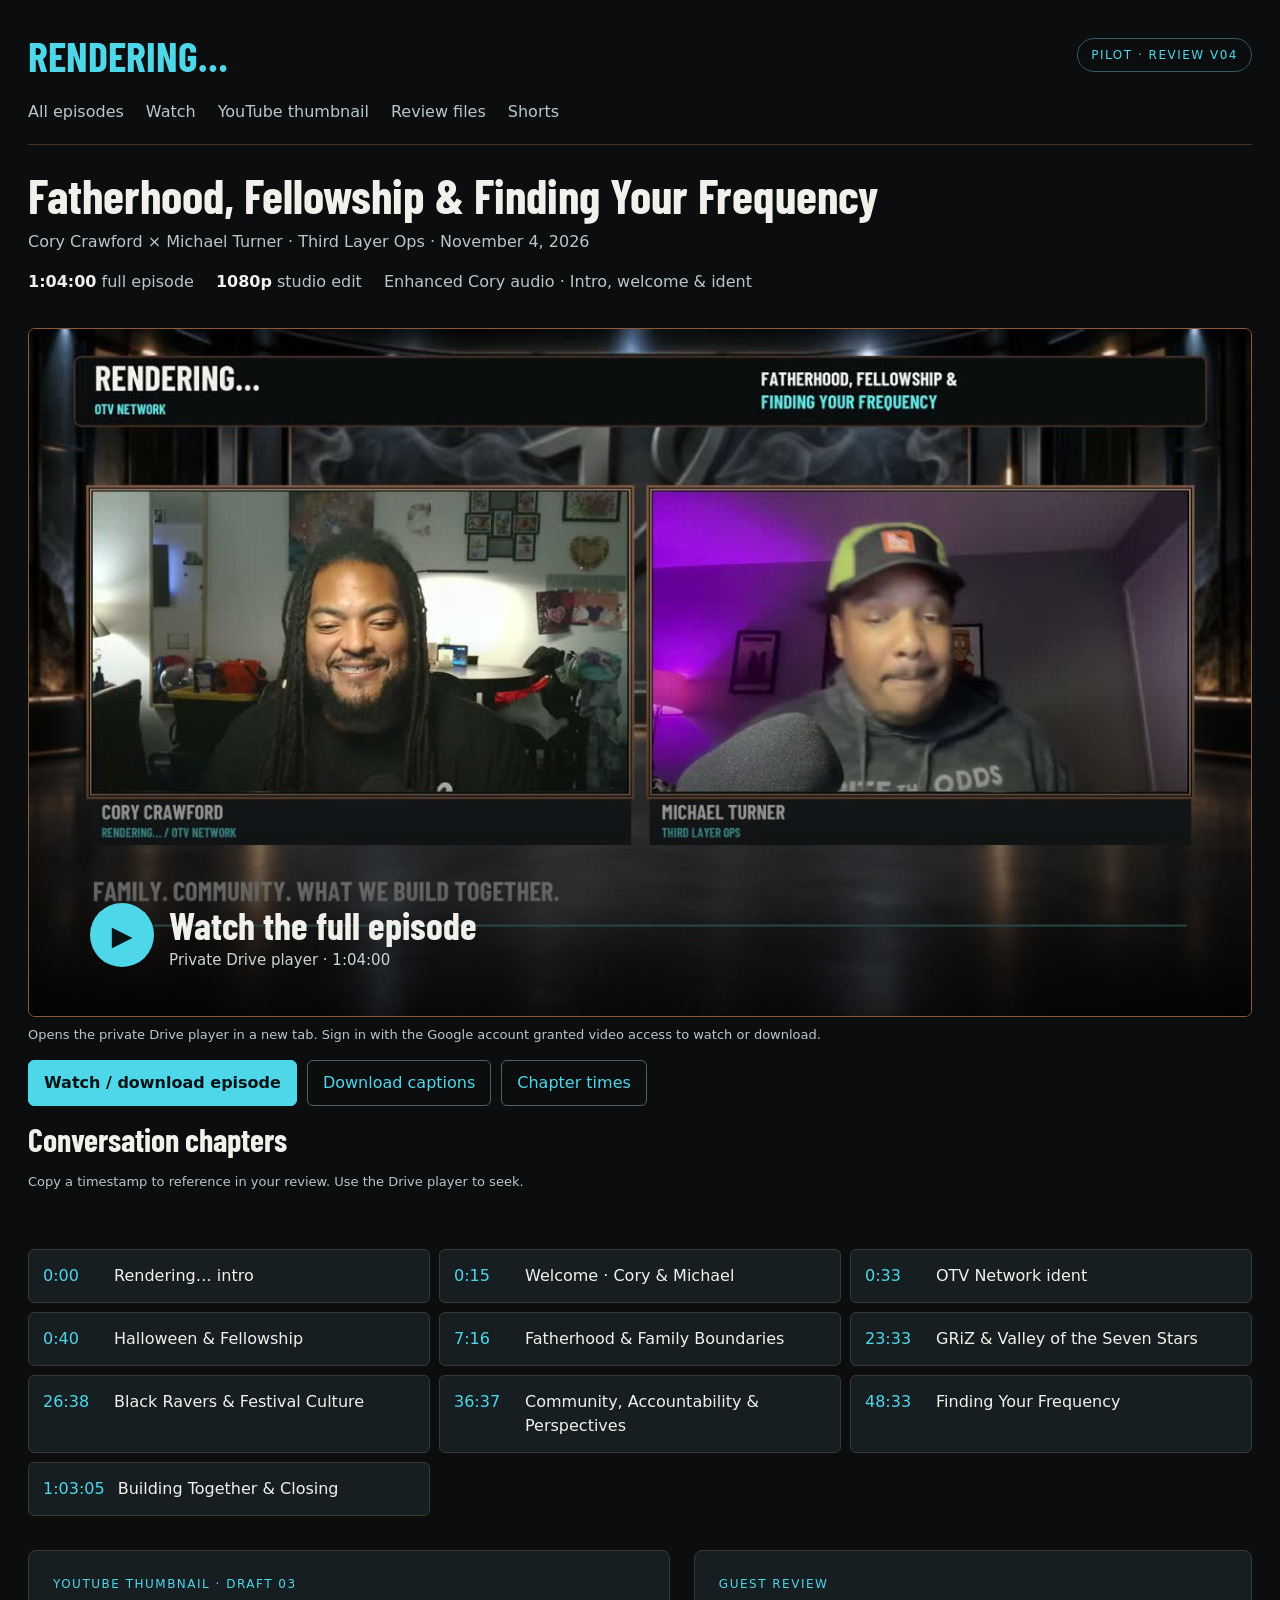
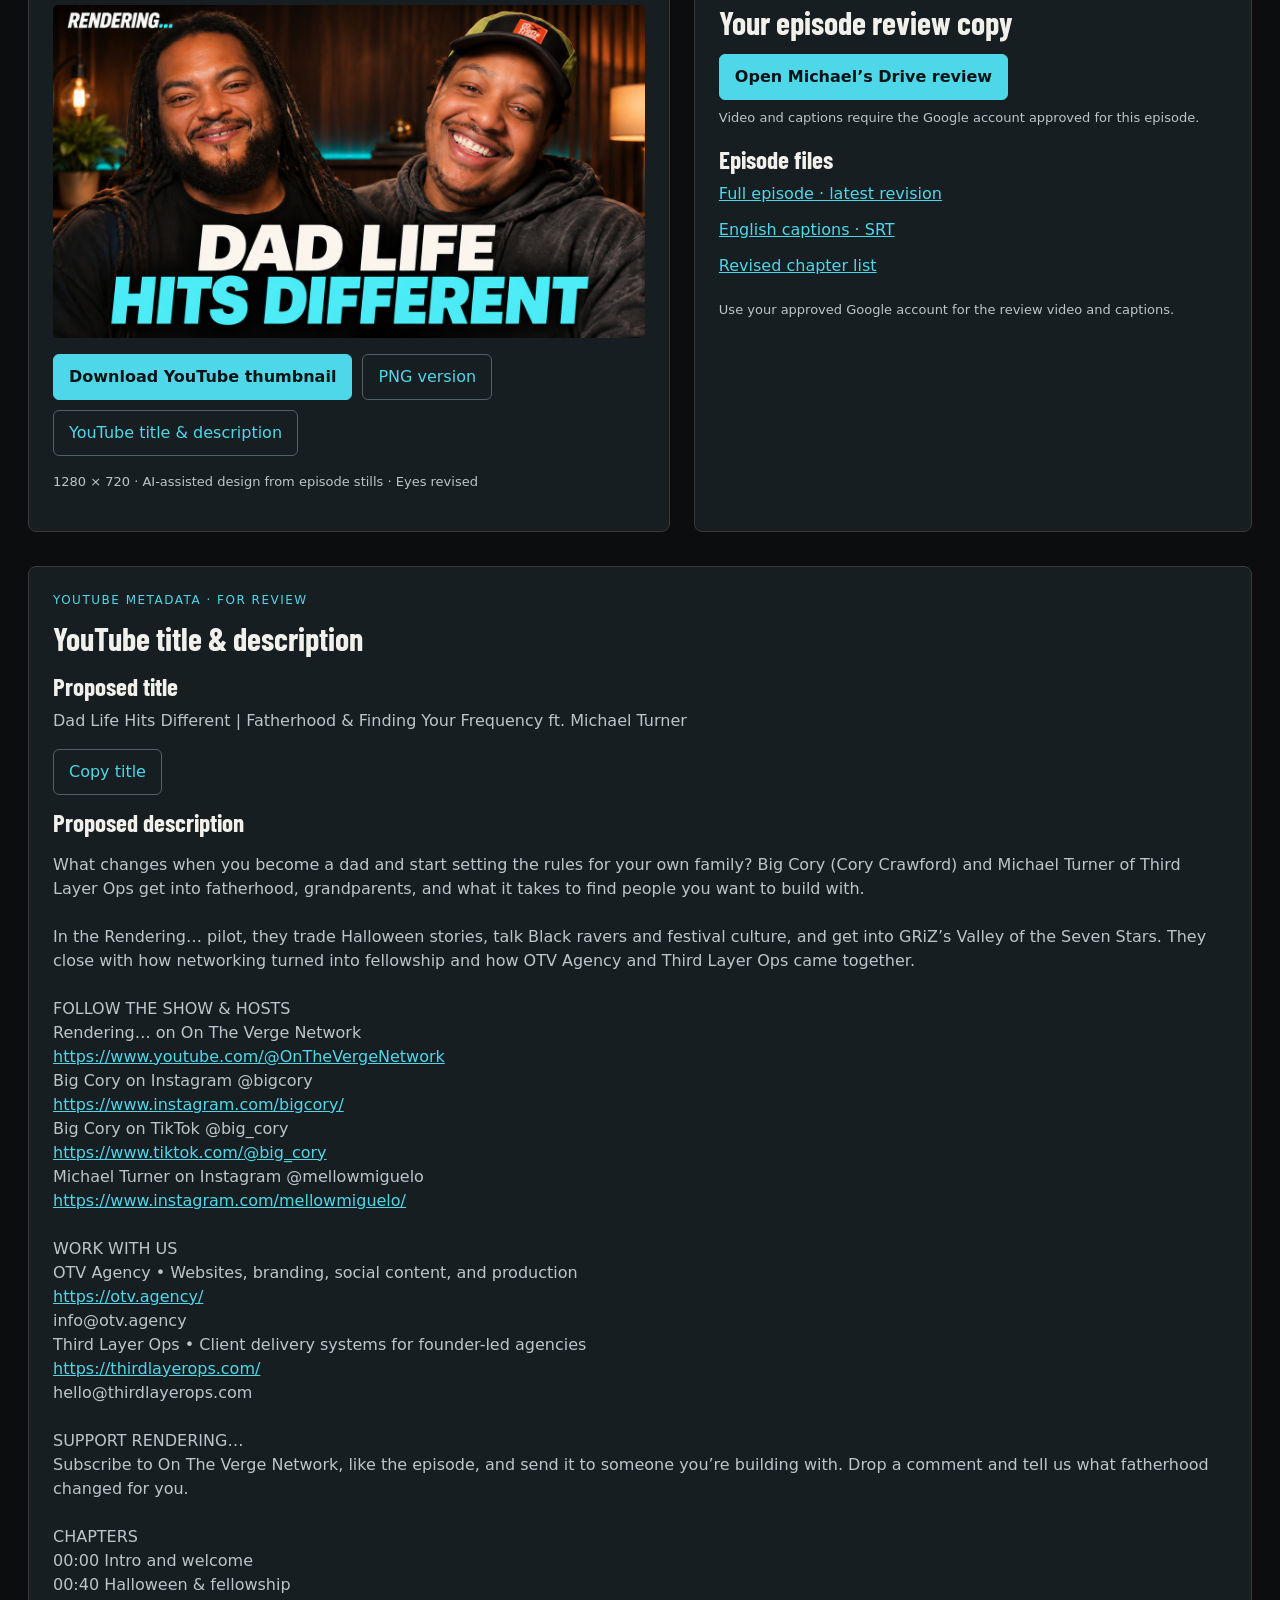
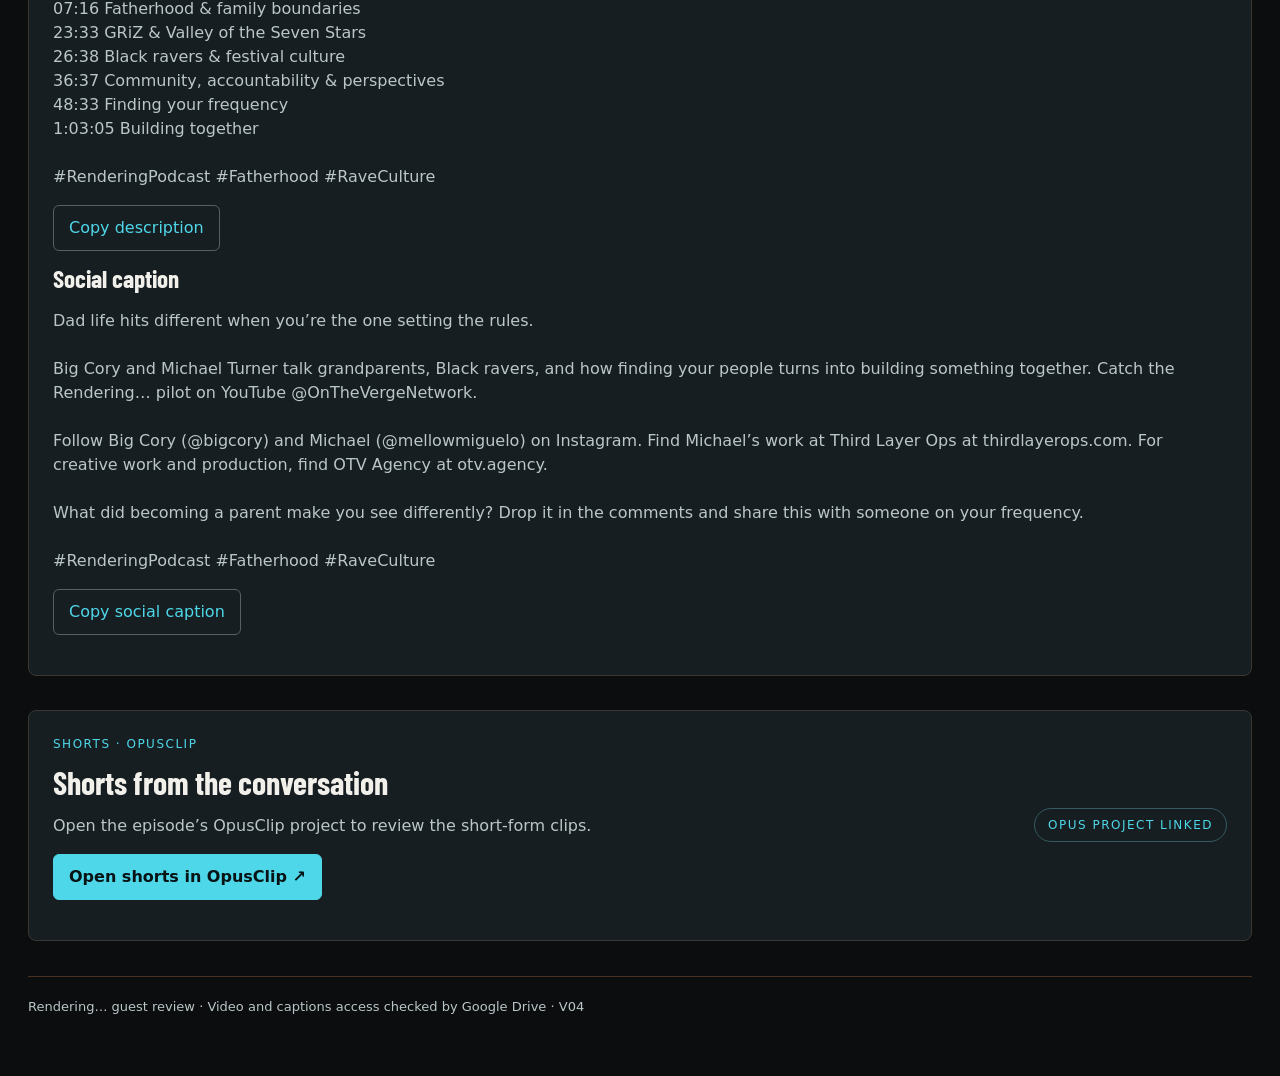
==== commit d15cbef1: "Link Michael Turner’s Instagram in the pilot copy Updated social media links for Michael Turner and " ====
--- a/episodes/pilot-michael-turner/index.html
+++ b/episodes/pilot-michael-turner/index.html
@@ -19,8 +19,8 @@
 <a href="https://www.instagram.com/bigcory/" target="_blank" rel="noopener noreferrer" style="color:var(--teal,#4ED7E8)">https://www.instagram.com/bigcory/</a>
 Big Cory on TikTok @big_cory
 <a href="https://www.tiktok.com/@big_cory" target="_blank" rel="noopener noreferrer" style="color:var(--teal,#4ED7E8)">https://www.tiktok.com/@big_cory</a>
-Connect with Michael Turner through Third Layer Ops
-<a href="https://thirdlayerops.com/" target="_blank" rel="noopener noreferrer" style="color:var(--teal,#4ED7E8)">https://thirdlayerops.com/</a>
+Michael Turner on Instagram @mellowmiguelo
+<a href="https://www.instagram.com/mellowmiguelo/" target="_blank" rel="noopener noreferrer" style="color:var(--teal,#4ED7E8)">https://www.instagram.com/mellowmiguelo/</a>
 
 WORK WITH US
 OTV Agency • Websites, branding, social content, and production
@@ -50,7 +50,7 @@
 
 Big Cory and Michael Turner talk grandparents, Black ravers, and how finding your people turns into building something together. Catch the Rendering… pilot on YouTube @OnTheVergeNetwork.
 
-Follow Big Cory on Instagram @bigcory. Connect with Michael through Third Layer Ops at thirdlayerops.com. For creative work and production, find OTV Agency at otv.agency.
+Follow Big Cory (@bigcory) and Michael (@mellowmiguelo) on Instagram. Find Michael’s work at Third Layer Ops at thirdlayerops.com. For creative work and production, find OTV Agency at otv.agency.
 
 What did becoming a parent make you see differently? Drop it in the comments and share this with someone on your frequency.
 
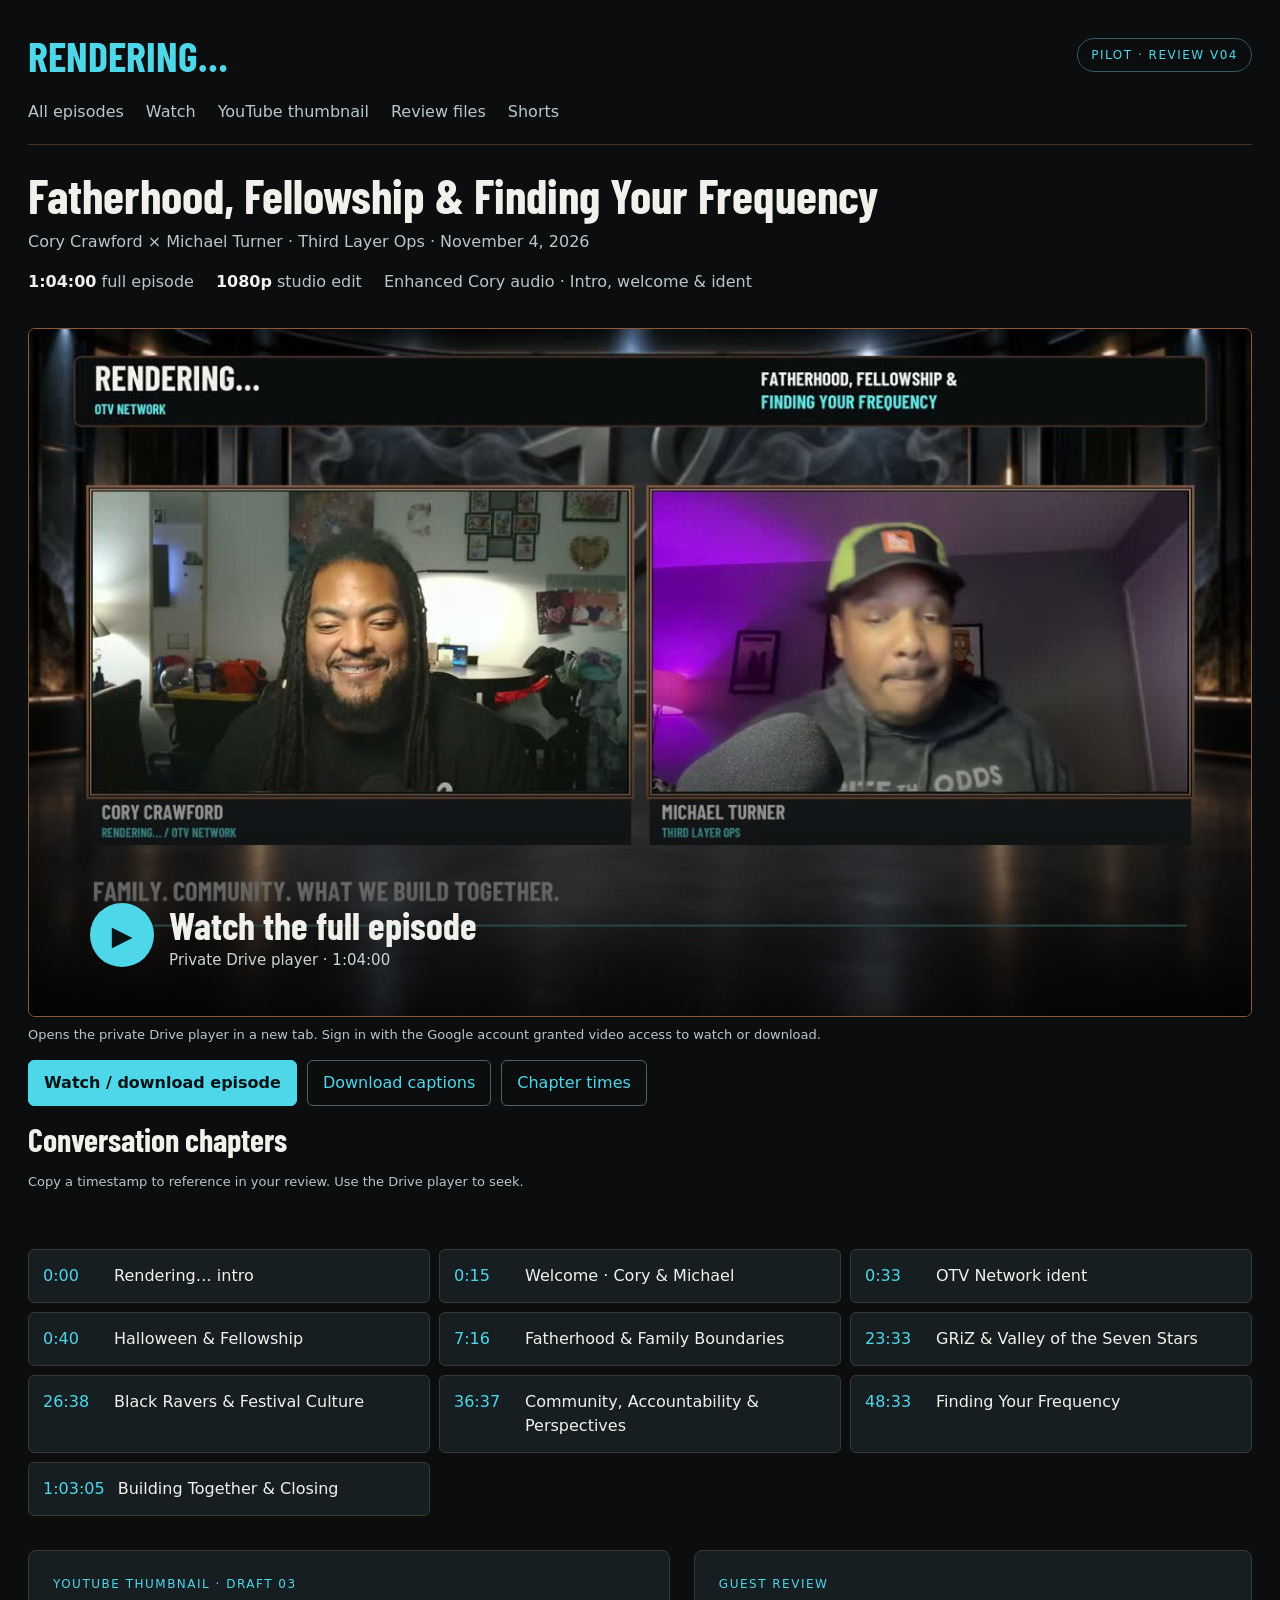
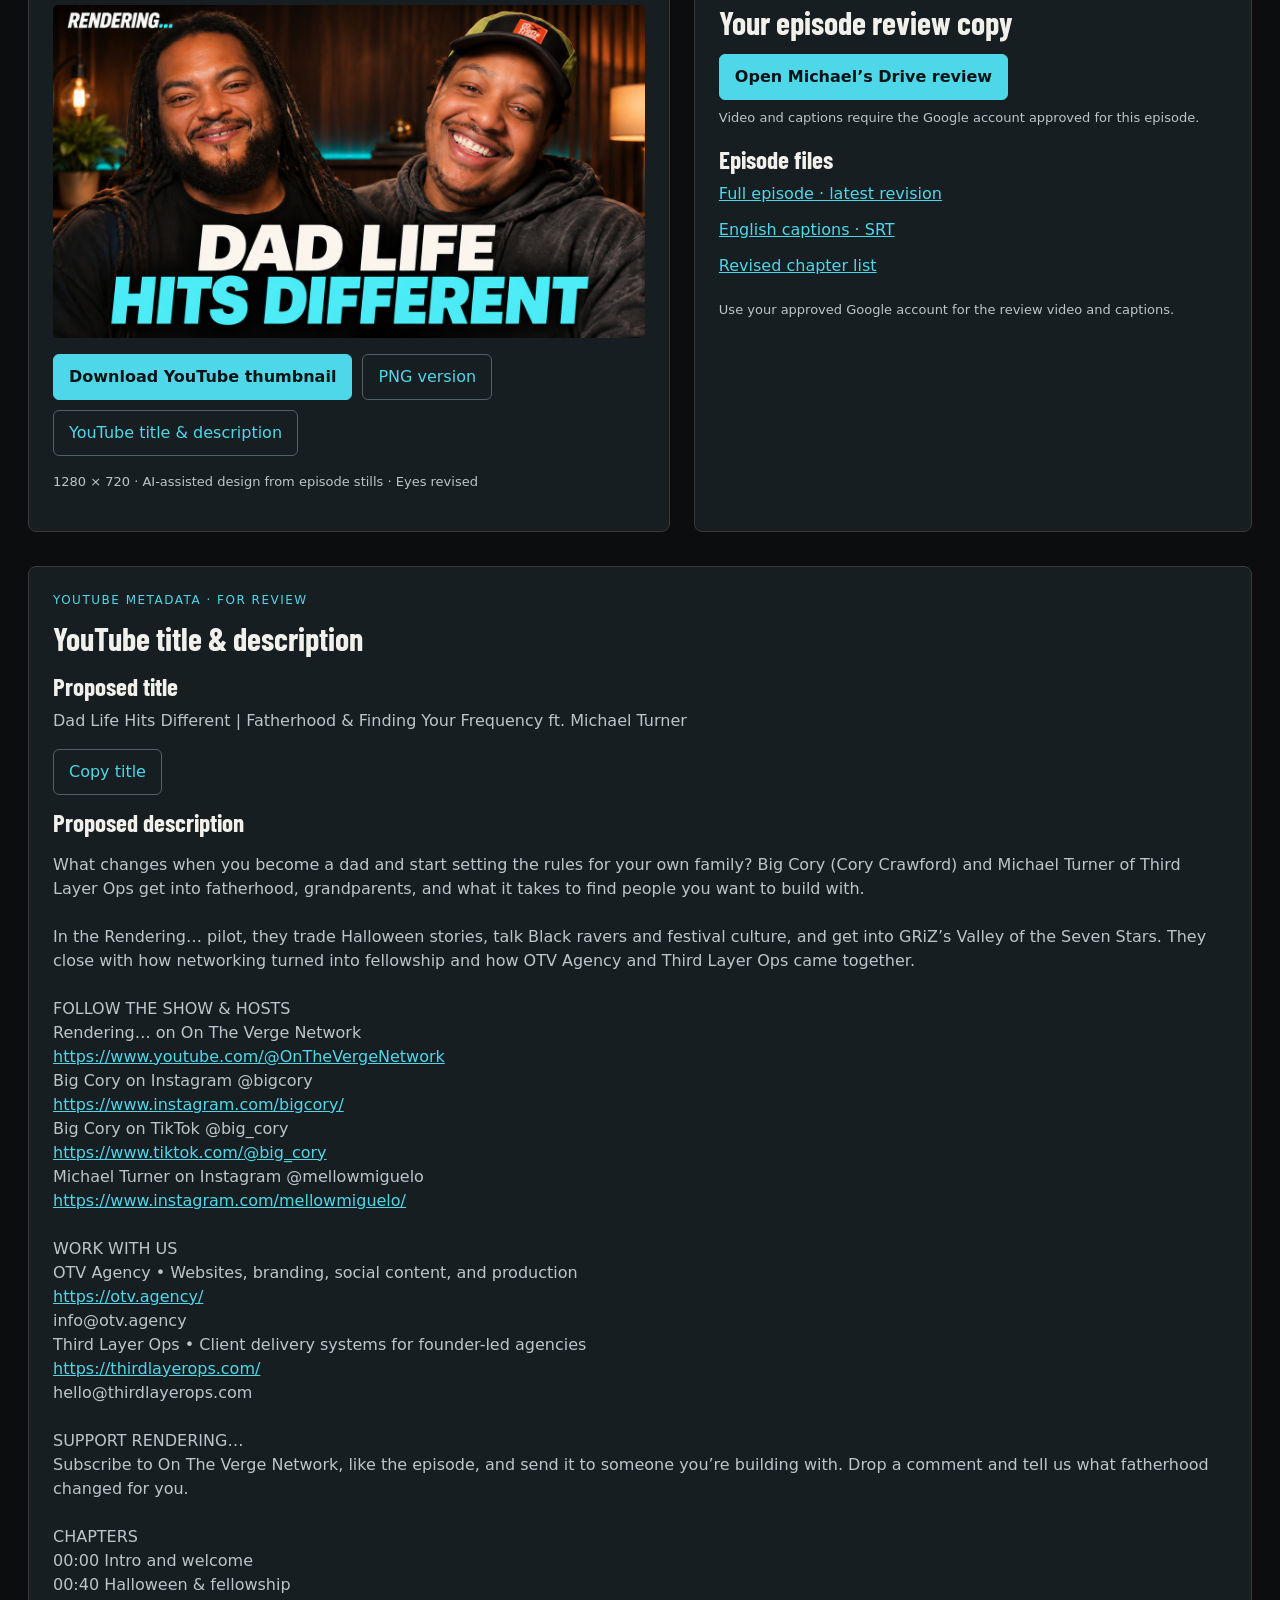
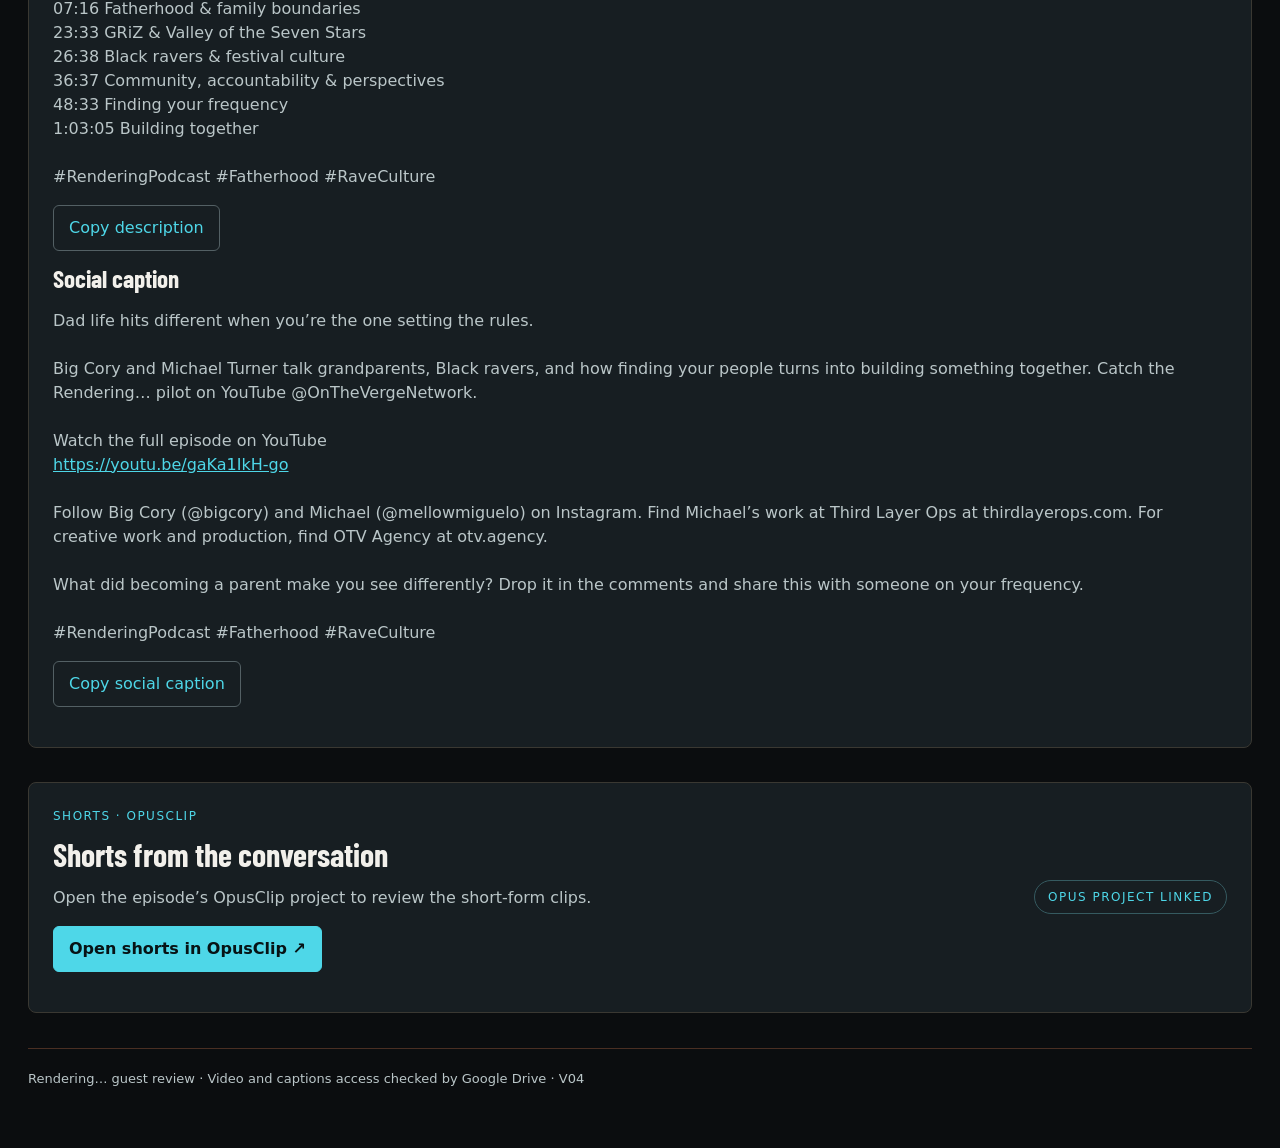
==== commit 6bf22931: "Add YouTube watch link to pilot social caption Added a link to watch the full episode on YouTube and" ====
--- a/episodes/pilot-michael-turner/index.html
+++ b/episodes/pilot-michael-turner/index.html
@@ -50,6 +50,9 @@
 
 Big Cory and Michael Turner talk grandparents, Black ravers, and how finding your people turns into building something together. Catch the Rendering… pilot on YouTube @OnTheVergeNetwork.
 
+Watch the full episode on YouTube
+<a href="https://youtu.be/gaKa1IkH-go" target="_blank" rel="noopener noreferrer" style="color:var(--teal,#4ED7E8)">https://youtu.be/gaKa1IkH-go</a>
+
 Follow Big Cory (@bigcory) and Michael (@mellowmiguelo) on Instagram. Find Michael’s work at Third Layer Ops at thirdlayerops.com. For creative work and production, find OTV Agency at otv.agency.
 
 What did becoming a parent make you see differently? Drop it in the comments and share this with someone on your frequency.
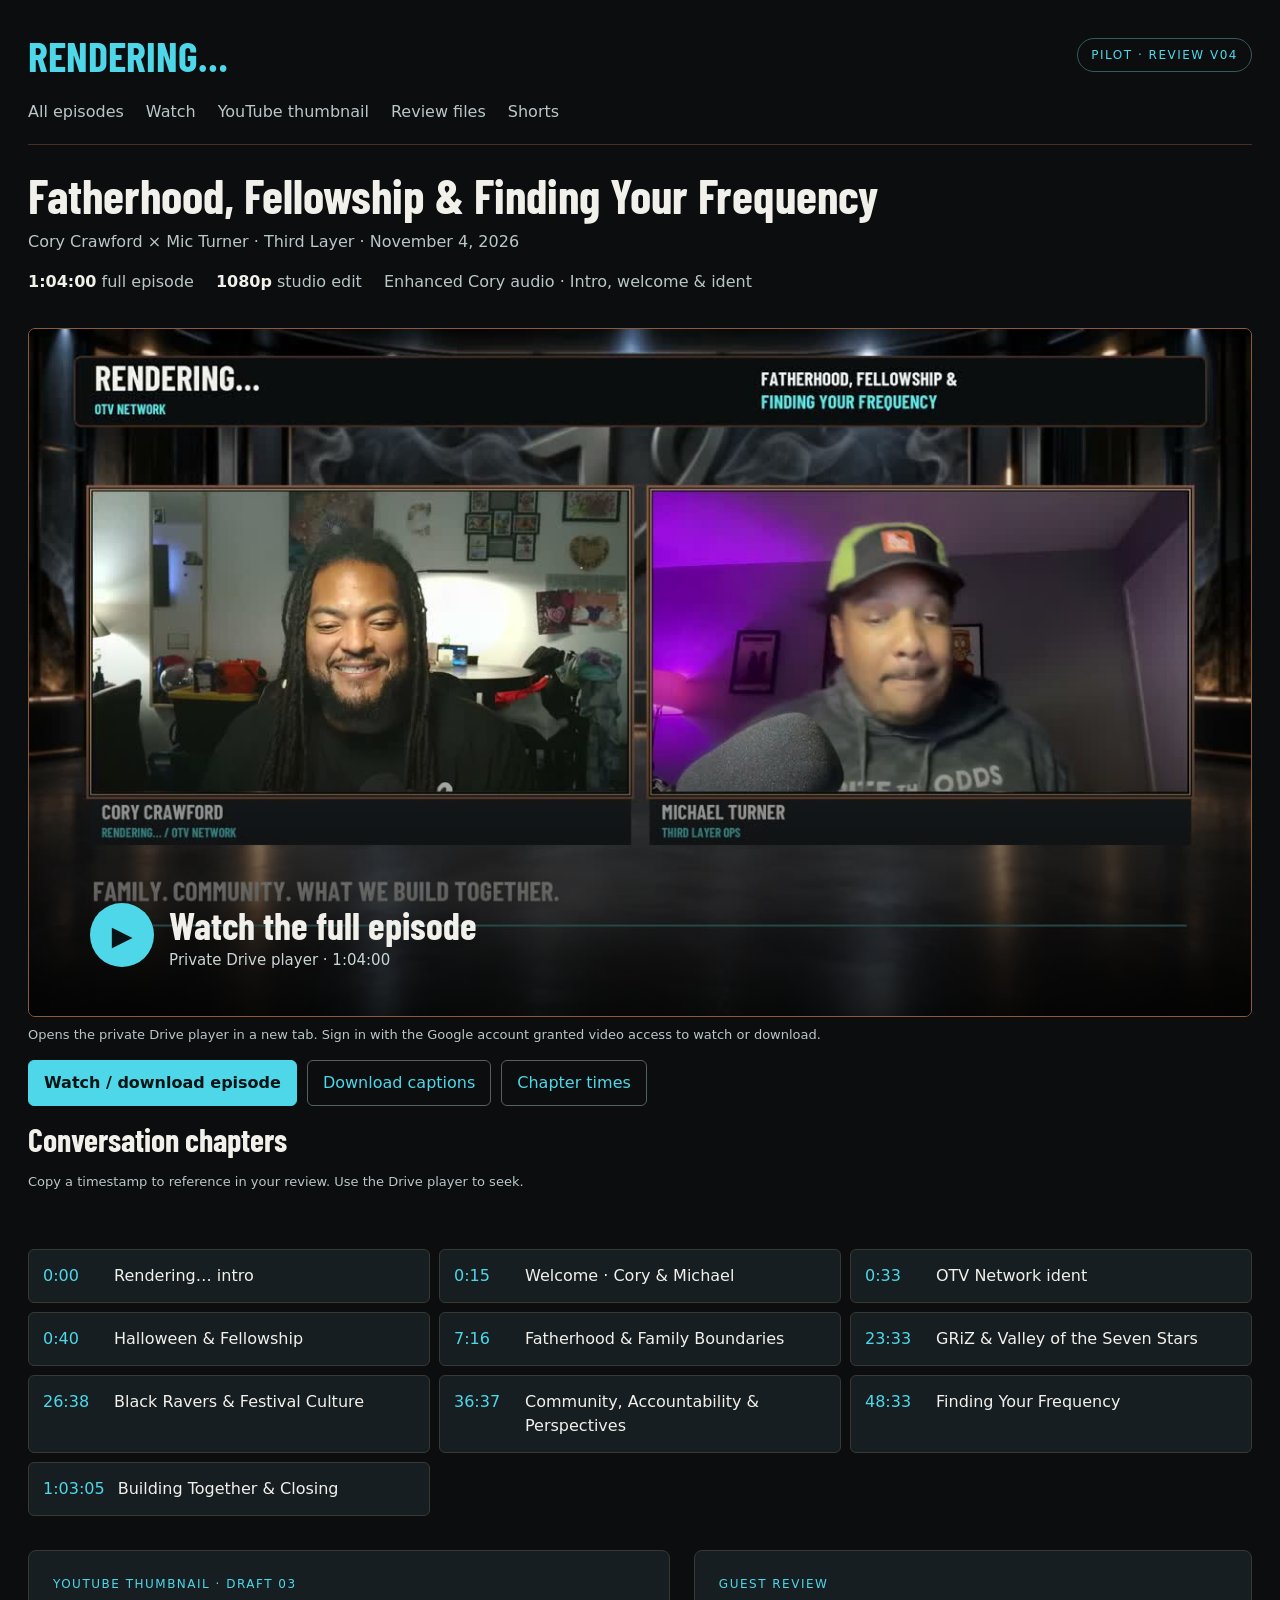
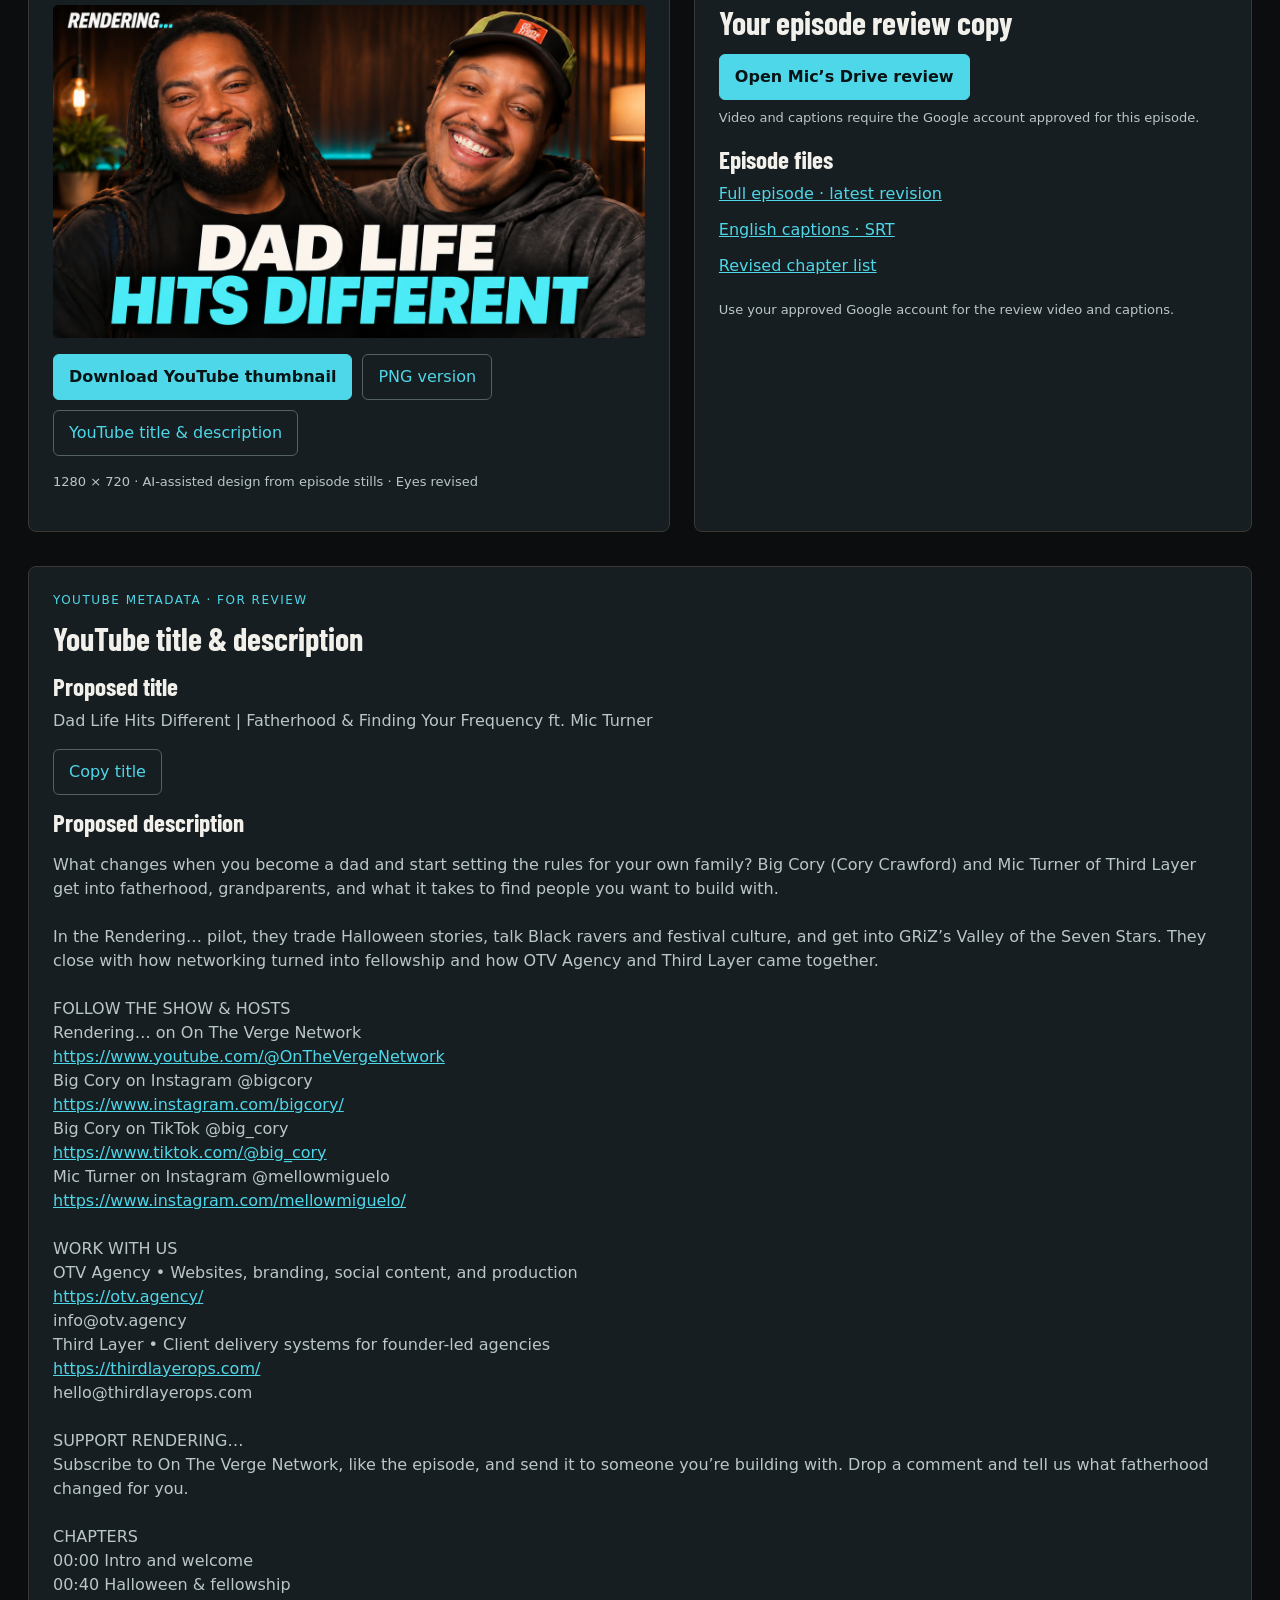
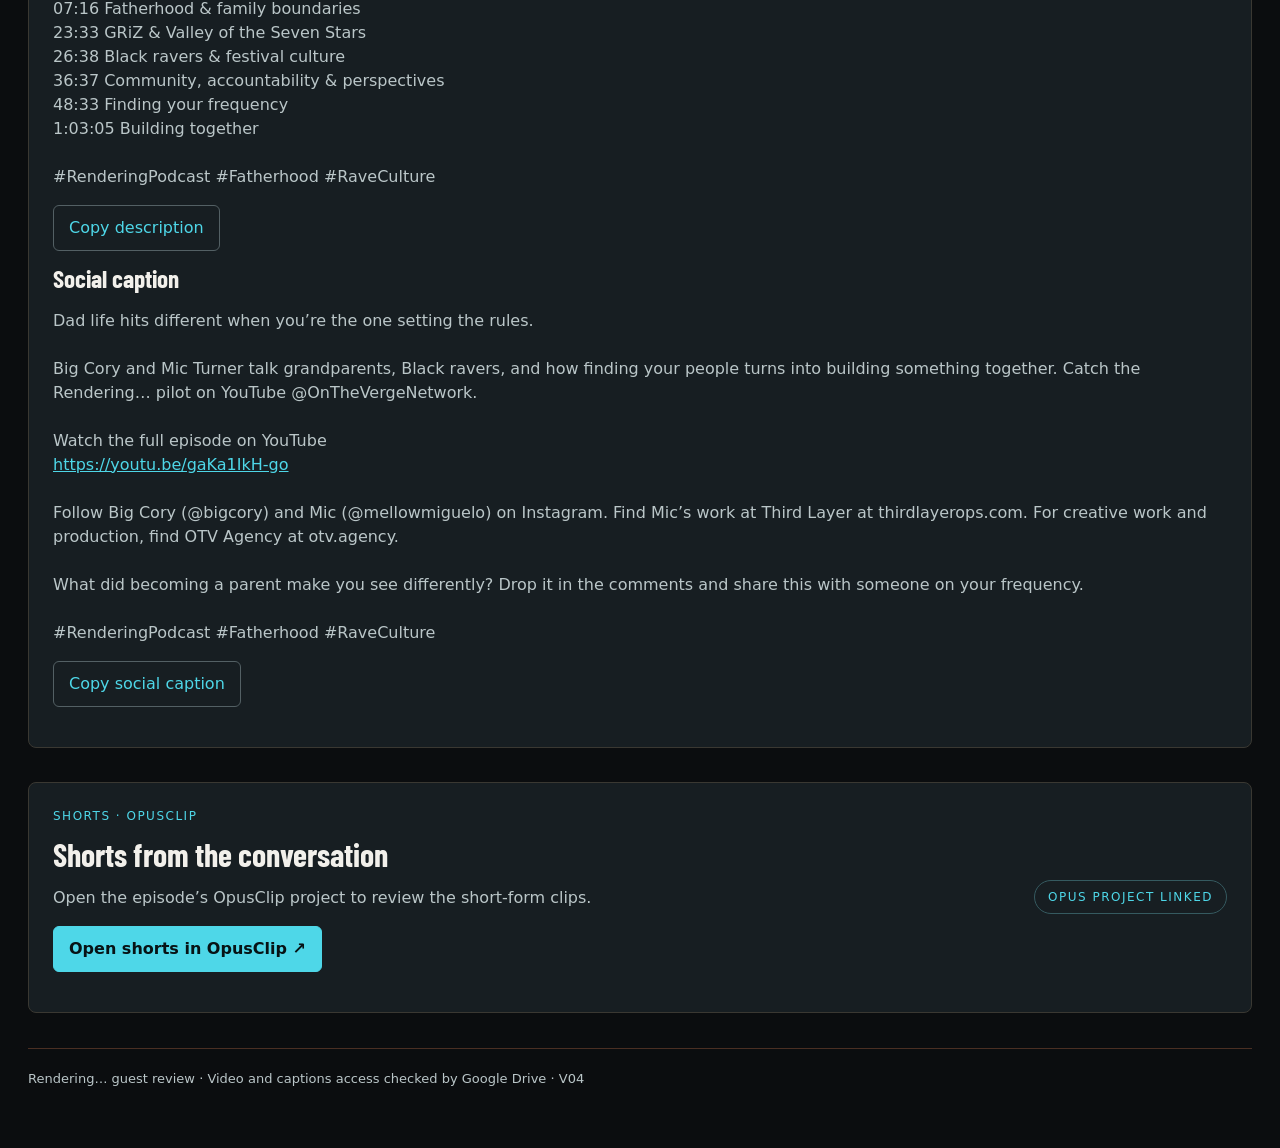
==== commit 30ad99f9: "Use Mic Turner and Third Layer in pilot copy" ====
--- a/episodes/pilot-michael-turner/index.html
+++ b/episodes/pilot-michael-turner/index.html
@@ -1,16 +1,16 @@
-<!doctype html><html lang="en"><head><meta charset="utf-8"><meta name="robots" content="noindex,nofollow"><meta name="viewport" content="width=device-width,initial-scale=1"><title>Rendering… · Pilot Episode Dashboard</title><link rel="stylesheet" href="../../assets/style.css"></head><body><main><header><div class="topline"><div class="brand">RENDERING…</div><div class="badge">PILOT · REVIEW V04</div></div><nav aria-label="Episode sections"><a href="../../index.html">All episodes</a><a href="#watch">Watch</a><a href="#thumbnail">YouTube thumbnail</a><a href="#files">Review files</a><a href="#shorts">Shorts</a></nav><h1>Fatherhood, Fellowship &amp; Finding Your Frequency</h1><p>Cory Crawford × Michael Turner · Third Layer Ops · November 4, 2026</p><div class="meta"><span><strong>1:04:00</strong> full episode</span><span><strong>1080p</strong> studio edit</span><span>Enhanced Cory audio · Intro, welcome & ident</span></div></header>
-<section id="watch" aria-label="Watch the episode"><div class="video-wrap"><a class="video-launch" href="https://drive.google.com/file/d/1y5Y9A15PogLP5_isJTW3E-k_5SCTuDr1/view?usp=drivesdk" target="_blank" rel="noopener" aria-label="Watch the full episode in the private Drive player"><img src="../../assets/pilot-poster.jpg" alt="Cory and Michael together in the Rendering studio"><span class="watch-label"><span class="play-icon" aria-hidden="true">▶</span><span>Watch the full episode<small>Private Drive player · 1:04:00</small></span></span></a></div><p class="small">Opens the private Drive player in a new tab. Sign in with the Google account granted video access to watch or download.</p><div class="actions"><a class="button primary" href="https://drive.google.com/file/d/1y5Y9A15PogLP5_isJTW3E-k_5SCTuDr1/view?usp=drivesdk" download>Watch / download episode</a><a class="button" href="https://drive.google.com/file/d/1OnrMRfTenwppdl2ZTRVAe_KIzTCMK-QW/view?usp=drivesdk" target="_blank" rel="noopener">Download captions</a><a class="button" href="../../assets/pilot-chapters.txt" download>Chapter times</a></div><h2>Conversation chapters</h2><p class="small">Copy a timestamp to reference in your review. Use the Drive player to seek.</p><p id="chapter-note" class="chapter-note" aria-live="polite"></p><div class="chapters"><button class="chapter" data-time="0"><span>0:00</span>Rendering… intro</button><button class="chapter" data-time="15"><span>0:15</span>Welcome · Cory &amp; Michael</button><button class="chapter" data-time="33.5"><span>0:33</span>OTV Network ident</button><button class="chapter" data-time="40.5"><span>0:40</span>Halloween &amp; Fellowship</button><button class="chapter" data-time="436.5"><span>7:16</span>Fatherhood &amp; Family Boundaries</button><button class="chapter" data-time="1413.5"><span>23:33</span>GRiZ &amp; Valley of the Seven Stars</button><button class="chapter" data-time="1598.5"><span>26:38</span>Black Ravers &amp; Festival Culture</button><button class="chapter" data-time="2197.5"><span>36:37</span>Community, Accountability &amp; Perspectives</button><button class="chapter" data-time="2913.5"><span>48:33</span>Finding Your Frequency</button><button class="chapter" data-time="3785.5"><span>1:03:05</span>Building Together &amp; Closing</button></div></section>
-<section id="thumbnail" class="grid"><div class="card"><div class="eyebrow">YouTube thumbnail · Draft 03</div><a href="../../assets/pilot-thumbnail.jpg"><img src="../../assets/pilot-thumbnail.jpg" alt="Rendering thumbnail with Cory Crawford and Michael Turner and Dad Life Hits Different headline"></a><div class="actions"><a class="button primary" href="../../assets/pilot-thumbnail.jpg" download>Download YouTube thumbnail</a><a class="button" href="../../assets/pilot-thumbnail.png" download>PNG version</a><a class="button" href="#youtube-copy">YouTube title &amp; description</a></div><p class="small">1280 × 720 · AI-assisted design from episode stills · Eyes revised</p></div><div id="files" class="card"><div class="eyebrow">Guest review</div><h2>Your episode review copy</h2><a class="button primary" href="https://drive.google.com/file/d/1y5Y9A15PogLP5_isJTW3E-k_5SCTuDr1/view?usp=drivesdk" target="_blank" rel="noopener">Open Michael’s Drive review</a><p class="small">Video and captions require the Google account approved for this episode.</p><h3>Episode files</h3><div class="file-list"><a href="https://drive.google.com/file/d/1y5Y9A15PogLP5_isJTW3E-k_5SCTuDr1/view?usp=drivesdk" download>Full episode · latest revision</a><a href="https://drive.google.com/file/d/1OnrMRfTenwppdl2ZTRVAe_KIzTCMK-QW/view?usp=drivesdk" target="_blank" rel="noopener">English captions · SRT</a><a href="../../assets/pilot-chapters.txt">Revised chapter list</a></div><p class="small" style="margin-top:22px">Use your approved Google account for the review video and captions.</p></div></section>
+<!doctype html><html lang="en"><head><meta charset="utf-8"><meta name="robots" content="noindex,nofollow"><meta name="viewport" content="width=device-width,initial-scale=1"><title>Rendering… · Pilot Episode Dashboard</title><link rel="stylesheet" href="../../assets/style.css"></head><body><main><header><div class="topline"><div class="brand">RENDERING…</div><div class="badge">PILOT · REVIEW V04</div></div><nav aria-label="Episode sections"><a href="../../index.html">All episodes</a><a href="#watch">Watch</a><a href="#thumbnail">YouTube thumbnail</a><a href="#files">Review files</a><a href="#shorts">Shorts</a></nav><h1>Fatherhood, Fellowship &amp; Finding Your Frequency</h1><p>Cory Crawford × Mic Turner · Third Layer · November 4, 2026</p><div class="meta"><span><strong>1:04:00</strong> full episode</span><span><strong>1080p</strong> studio edit</span><span>Enhanced Cory audio · Intro, welcome & ident</span></div></header>
+<section id="watch" aria-label="Watch the episode"><div class="video-wrap"><a class="video-launch" href="https://drive.google.com/file/d/1y5Y9A15PogLP5_isJTW3E-k_5SCTuDr1/view?usp=drivesdk" target="_blank" rel="noopener" aria-label="Watch the full episode in the private Drive player"><img src="../../assets/pilot-poster.jpg" alt="Cory and Mic together in the Rendering studio"><span class="watch-label"><span class="play-icon" aria-hidden="true">▶</span><span>Watch the full episode<small>Private Drive player · 1:04:00</small></span></span></a></div><p class="small">Opens the private Drive player in a new tab. Sign in with the Google account granted video access to watch or download.</p><div class="actions"><a class="button primary" href="https://drive.google.com/file/d/1y5Y9A15PogLP5_isJTW3E-k_5SCTuDr1/view?usp=drivesdk" download>Watch / download episode</a><a class="button" href="https://drive.google.com/file/d/1OnrMRfTenwppdl2ZTRVAe_KIzTCMK-QW/view?usp=drivesdk" target="_blank" rel="noopener">Download captions</a><a class="button" href="../../assets/pilot-chapters.txt" download>Chapter times</a></div><h2>Conversation chapters</h2><p class="small">Copy a timestamp to reference in your review. Use the Drive player to seek.</p><p id="chapter-note" class="chapter-note" aria-live="polite"></p><div class="chapters"><button class="chapter" data-time="0"><span>0:00</span>Rendering… intro</button><button class="chapter" data-time="15"><span>0:15</span>Welcome · Cory &amp; Michael</button><button class="chapter" data-time="33.5"><span>0:33</span>OTV Network ident</button><button class="chapter" data-time="40.5"><span>0:40</span>Halloween &amp; Fellowship</button><button class="chapter" data-time="436.5"><span>7:16</span>Fatherhood &amp; Family Boundaries</button><button class="chapter" data-time="1413.5"><span>23:33</span>GRiZ &amp; Valley of the Seven Stars</button><button class="chapter" data-time="1598.5"><span>26:38</span>Black Ravers &amp; Festival Culture</button><button class="chapter" data-time="2197.5"><span>36:37</span>Community, Accountability &amp; Perspectives</button><button class="chapter" data-time="2913.5"><span>48:33</span>Finding Your Frequency</button><button class="chapter" data-time="3785.5"><span>1:03:05</span>Building Together &amp; Closing</button></div></section>
+<section id="thumbnail" class="grid"><div class="card"><div class="eyebrow">YouTube thumbnail · Draft 03</div><a href="../../assets/pilot-thumbnail.jpg"><img src="../../assets/pilot-thumbnail.jpg" alt="Rendering thumbnail with Cory Crawford and Mic Turner and Dad Life Hits Different headline"></a><div class="actions"><a class="button primary" href="../../assets/pilot-thumbnail.jpg" download>Download YouTube thumbnail</a><a class="button" href="../../assets/pilot-thumbnail.png" download>PNG version</a><a class="button" href="#youtube-copy">YouTube title &amp; description</a></div><p class="small">1280 × 720 · AI-assisted design from episode stills · Eyes revised</p></div><div id="files" class="card"><div class="eyebrow">Guest review</div><h2>Your episode review copy</h2><a class="button primary" href="https://drive.google.com/file/d/1y5Y9A15PogLP5_isJTW3E-k_5SCTuDr1/view?usp=drivesdk" target="_blank" rel="noopener">Open Mic’s Drive review</a><p class="small">Video and captions require the Google account approved for this episode.</p><h3>Episode files</h3><div class="file-list"><a href="https://drive.google.com/file/d/1y5Y9A15PogLP5_isJTW3E-k_5SCTuDr1/view?usp=drivesdk" download>Full episode · latest revision</a><a href="https://drive.google.com/file/d/1OnrMRfTenwppdl2ZTRVAe_KIzTCMK-QW/view?usp=drivesdk" target="_blank" rel="noopener">English captions · SRT</a><a href="../../assets/pilot-chapters.txt">Revised chapter list</a></div><p class="small" style="margin-top:22px">Use your approved Google account for the review video and captions.</p></div></section>
 <section id="youtube-copy" class="card" aria-labelledby="youtube-copy-heading">
   <div class="eyebrow">YouTube metadata · For review</div>
   <h2 id="youtube-copy-heading">YouTube title &amp; description</h2>
   <h3>Proposed title</h3>
-  <p id="youtube-title">Dad Life Hits Different | Fatherhood &amp; Finding Your Frequency ft. Michael Turner</p>
+  <p id="youtube-title">Dad Life Hits Different | Fatherhood &amp; Finding Your Frequency ft. Mic Turner</p>
   <button type="button" class="button" data-copy-youtube="youtube-title" data-copy-feedback="Title copied." style="background:transparent;cursor:pointer;font:inherit">Copy title</button>
   <h3>Proposed description</h3>
-  <pre id="youtube-description" style="white-space:pre-wrap;overflow-wrap:anywhere;font:inherit;color:var(--muted,#BAC6C8)">What changes when you become a dad and start setting the rules for your own family? Big Cory (Cory Crawford) and Michael Turner of Third Layer Ops get into fatherhood, grandparents, and what it takes to find people you want to build with.
+  <pre id="youtube-description" style="white-space:pre-wrap;overflow-wrap:anywhere;font:inherit;color:var(--muted,#BAC6C8)">What changes when you become a dad and start setting the rules for your own family? Big Cory (Cory Crawford) and Mic Turner of Third Layer get into fatherhood, grandparents, and what it takes to find people you want to build with.
 
-In the Rendering… pilot, they trade Halloween stories, talk Black ravers and festival culture, and get into GRiZ’s Valley of the Seven Stars. They close with how networking turned into fellowship and how OTV Agency and Third Layer Ops came together.
+In the Rendering… pilot, they trade Halloween stories, talk Black ravers and festival culture, and get into GRiZ’s Valley of the Seven Stars. They close with how networking turned into fellowship and how OTV Agency and Third Layer came together.
 
 FOLLOW THE SHOW &amp; HOSTS
 Rendering… on On The Verge Network
@@ -19,14 +19,14 @@
 <a href="https://www.instagram.com/bigcory/" target="_blank" rel="noopener noreferrer" style="color:var(--teal,#4ED7E8)">https://www.instagram.com/bigcory/</a>
 Big Cory on TikTok @big_cory
 <a href="https://www.tiktok.com/@big_cory" target="_blank" rel="noopener noreferrer" style="color:var(--teal,#4ED7E8)">https://www.tiktok.com/@big_cory</a>
-Michael Turner on Instagram @mellowmiguelo
+Mic Turner on Instagram @mellowmiguelo
 <a href="https://www.instagram.com/mellowmiguelo/" target="_blank" rel="noopener noreferrer" style="color:var(--teal,#4ED7E8)">https://www.instagram.com/mellowmiguelo/</a>
 
 WORK WITH US
 OTV Agency • Websites, branding, social content, and production
 <a href="https://otv.agency/" target="_blank" rel="noopener noreferrer" style="color:var(--teal,#4ED7E8)">https://otv.agency/</a>
 info@otv.agency
-Third Layer Ops • Client delivery systems for founder-led agencies
+Third Layer • Client delivery systems for founder-led agencies
 <a href="https://thirdlayerops.com/" target="_blank" rel="noopener noreferrer" style="color:var(--teal,#4ED7E8)">https://thirdlayerops.com/</a>
 hello@thirdlayerops.com
 
@@ -48,12 +48,12 @@
   <h3>Social caption</h3>
   <pre id="social-caption" style="white-space:pre-wrap;overflow-wrap:anywhere;font:inherit;color:var(--muted,#BAC6C8)">Dad life hits different when you’re the one setting the rules.
 
-Big Cory and Michael Turner talk grandparents, Black ravers, and how finding your people turns into building something together. Catch the Rendering… pilot on YouTube @OnTheVergeNetwork.
+Big Cory and Mic Turner talk grandparents, Black ravers, and how finding your people turns into building something together. Catch the Rendering… pilot on YouTube @OnTheVergeNetwork.
 
 Watch the full episode on YouTube
 <a href="https://youtu.be/gaKa1IkH-go" target="_blank" rel="noopener noreferrer" style="color:var(--teal,#4ED7E8)">https://youtu.be/gaKa1IkH-go</a>
 
-Follow Big Cory (@bigcory) and Michael (@mellowmiguelo) on Instagram. Find Michael’s work at Third Layer Ops at thirdlayerops.com. For creative work and production, find OTV Agency at otv.agency.
+Follow Big Cory (@bigcory) and Mic (@mellowmiguelo) on Instagram. Find Mic’s work at Third Layer at thirdlayerops.com. For creative work and production, find OTV Agency at otv.agency.
 
 What did becoming a parent make you see differently? Drop it in the comments and share this with someone on your frequency.
 
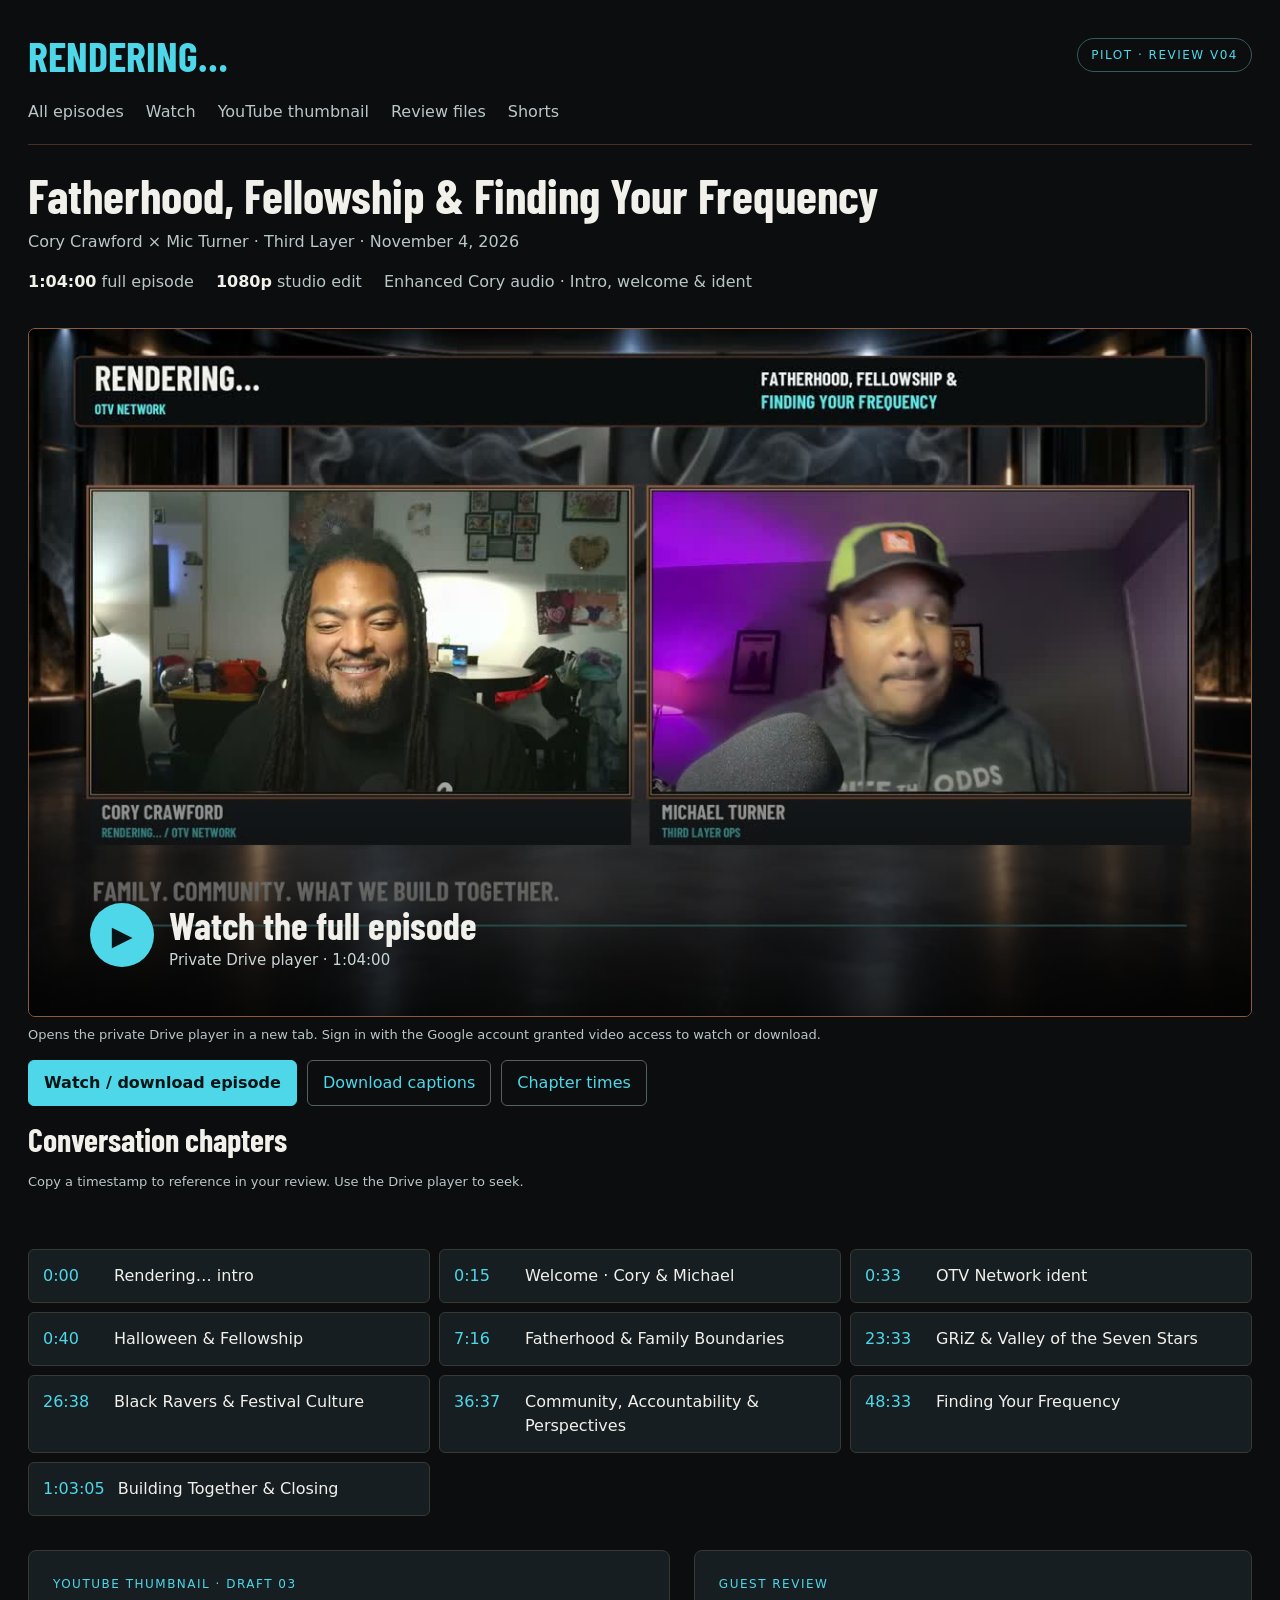
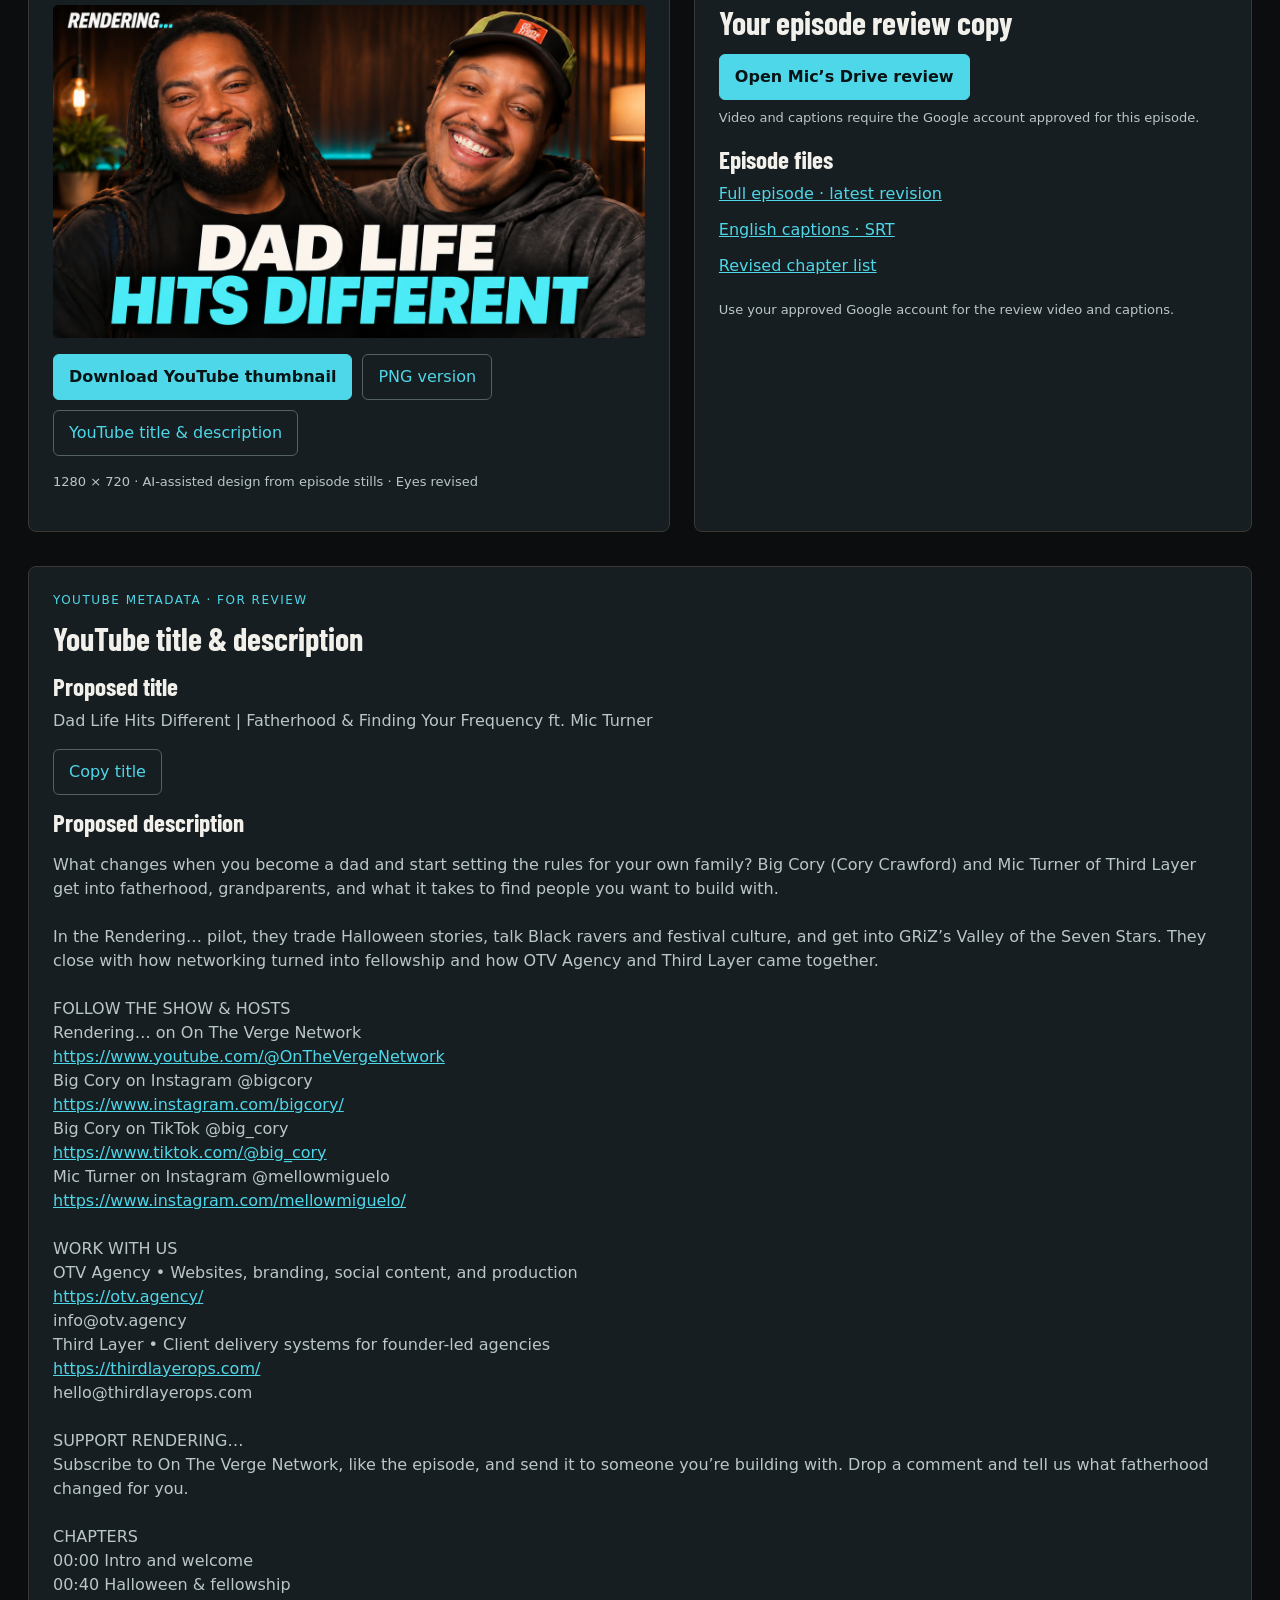
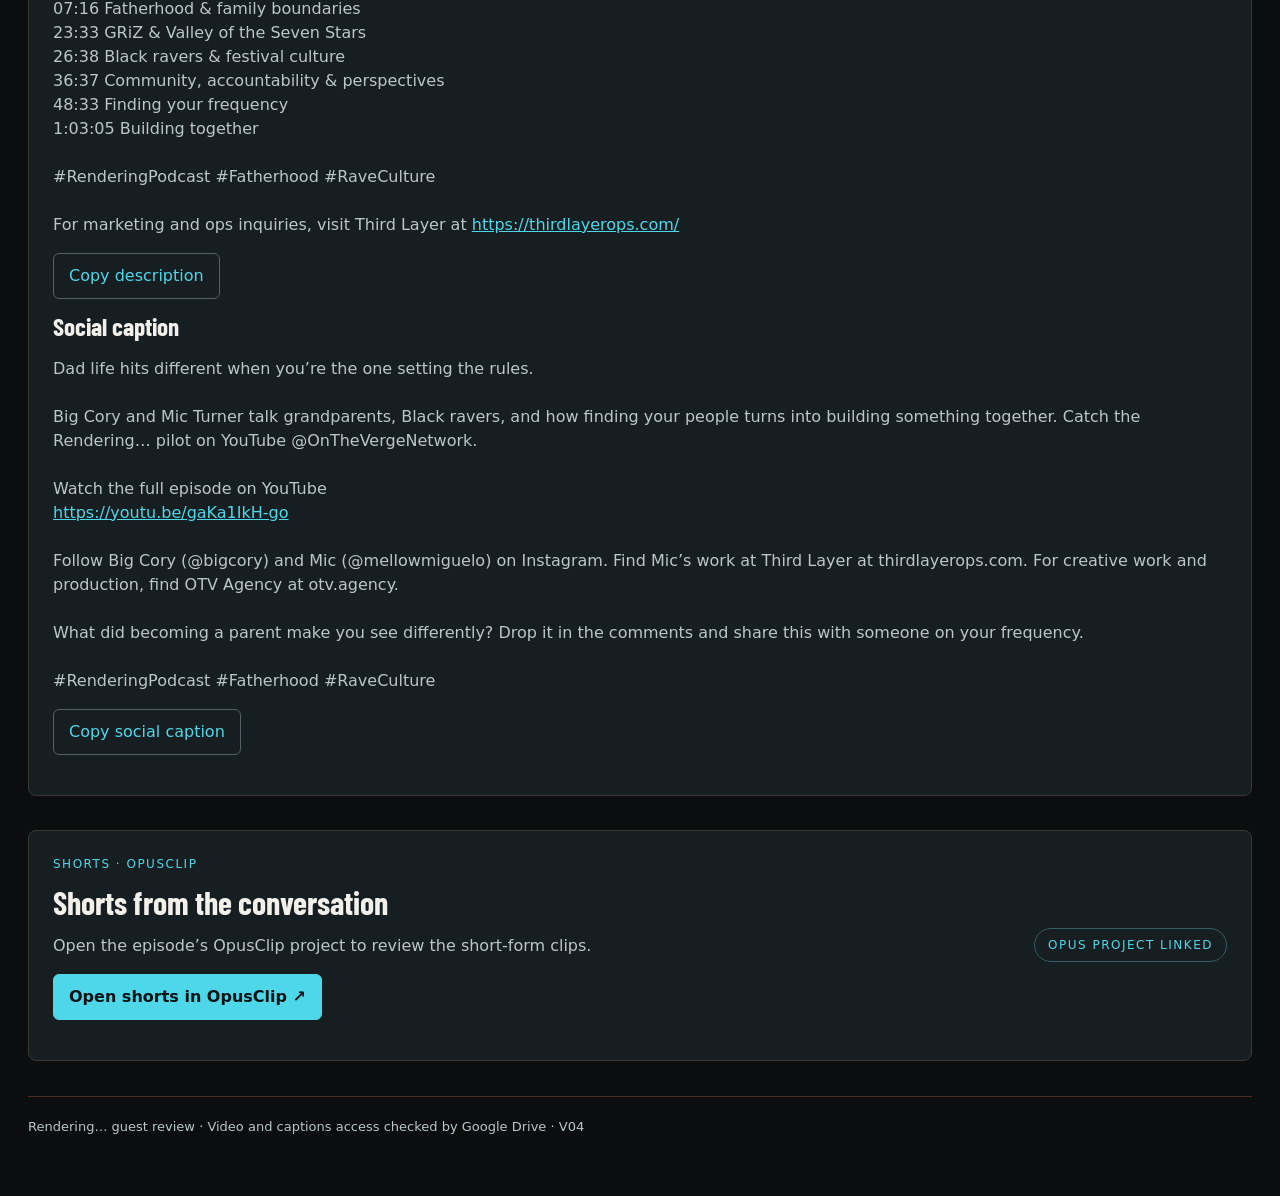
==== commit 94a25e85: "Add Third Layer inquiry line to pilot description Updated marketing link and fixed HTML formatting." ====
--- a/episodes/pilot-michael-turner/index.html
+++ b/episodes/pilot-michael-turner/index.html
@@ -43,7 +43,9 @@
 48:33 Finding your frequency
 1:03:05 Building together
 
-#RenderingPodcast #Fatherhood #RaveCulture</pre>
+#RenderingPodcast #Fatherhood #RaveCulture
+
+For marketing and ops inquiries, visit Third Layer at <a href="https://thirdlayerops.com/" target="_blank" rel="noopener noreferrer" style="color:var(--teal,#4ED7E8)">https://thirdlayerops.com/</a></pre>
   <button type="button" class="button" data-copy-youtube="youtube-description" data-copy-feedback="Description copied." style="background:transparent;cursor:pointer;font:inherit">Copy description</button>
   <h3>Social caption</h3>
   <pre id="social-caption" style="white-space:pre-wrap;overflow-wrap:anywhere;font:inherit;color:var(--muted,#BAC6C8)">Dad life hits different when you’re the one setting the rules.
